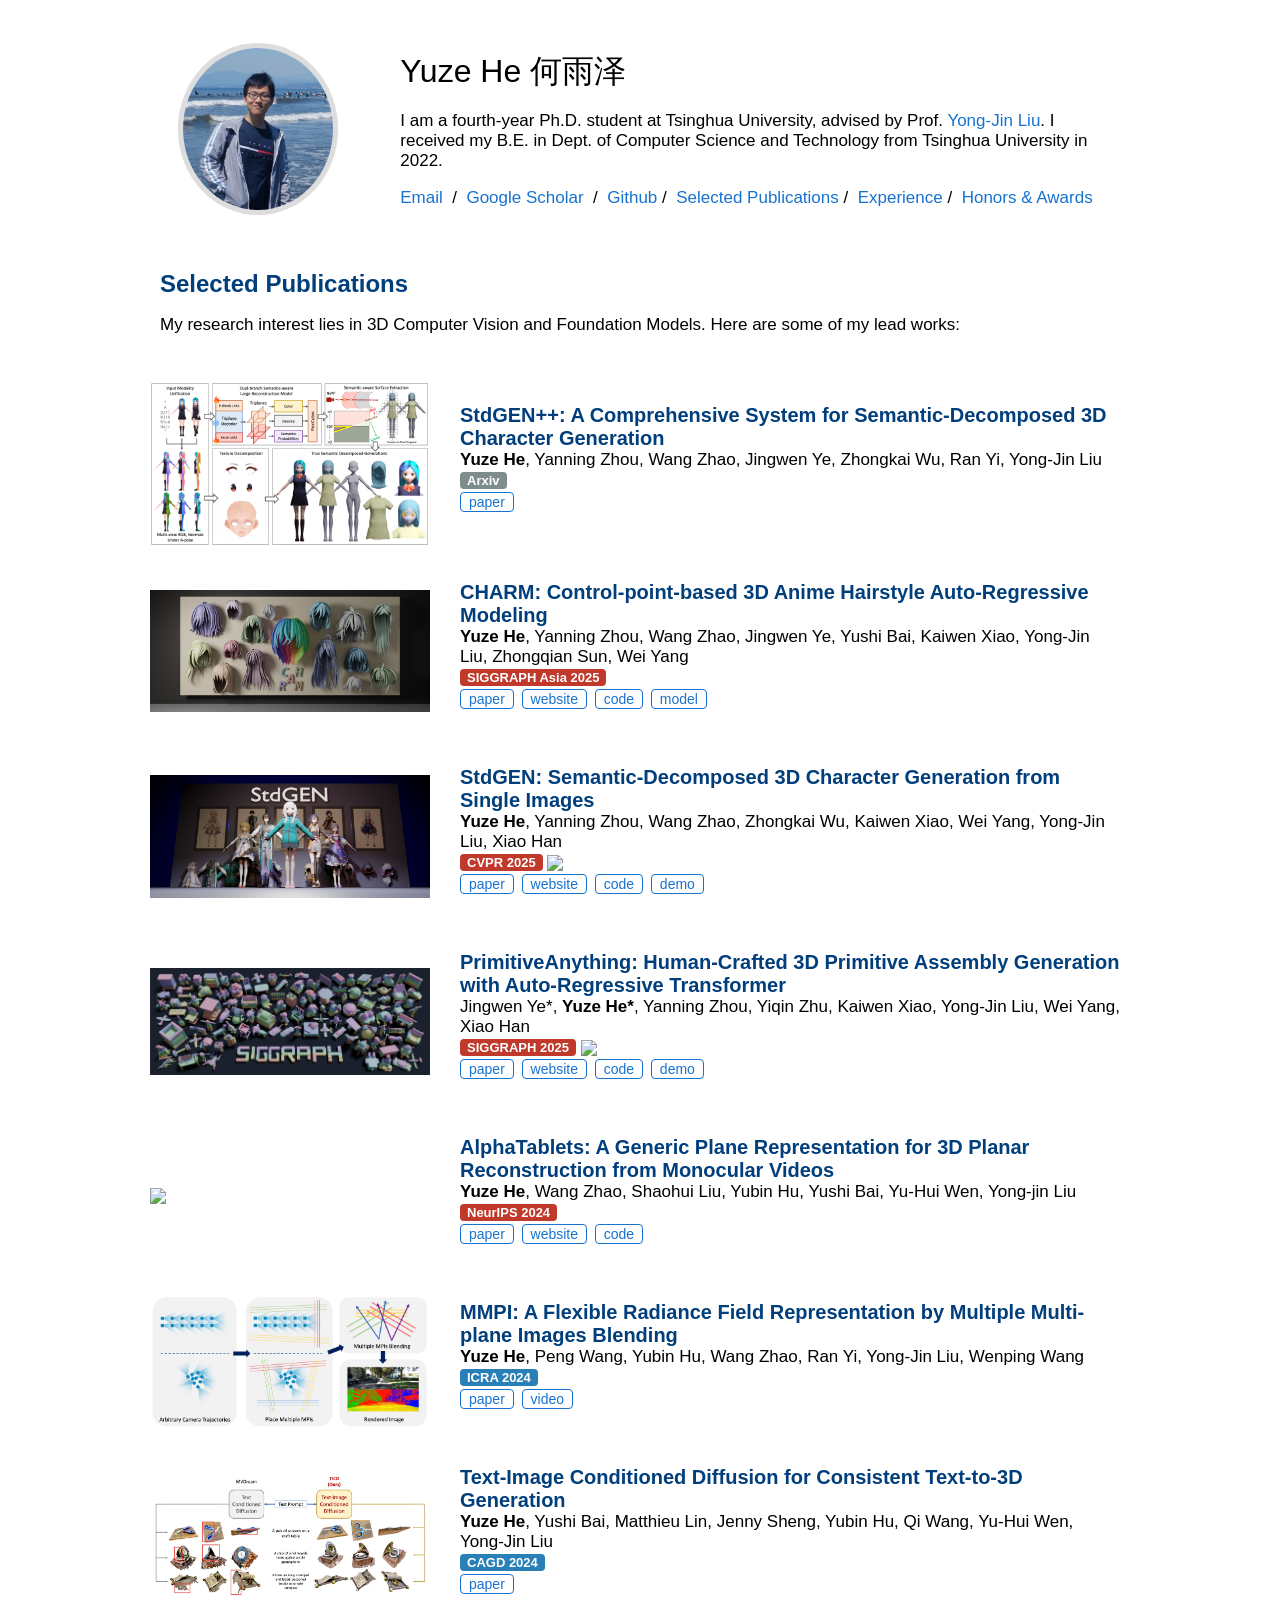
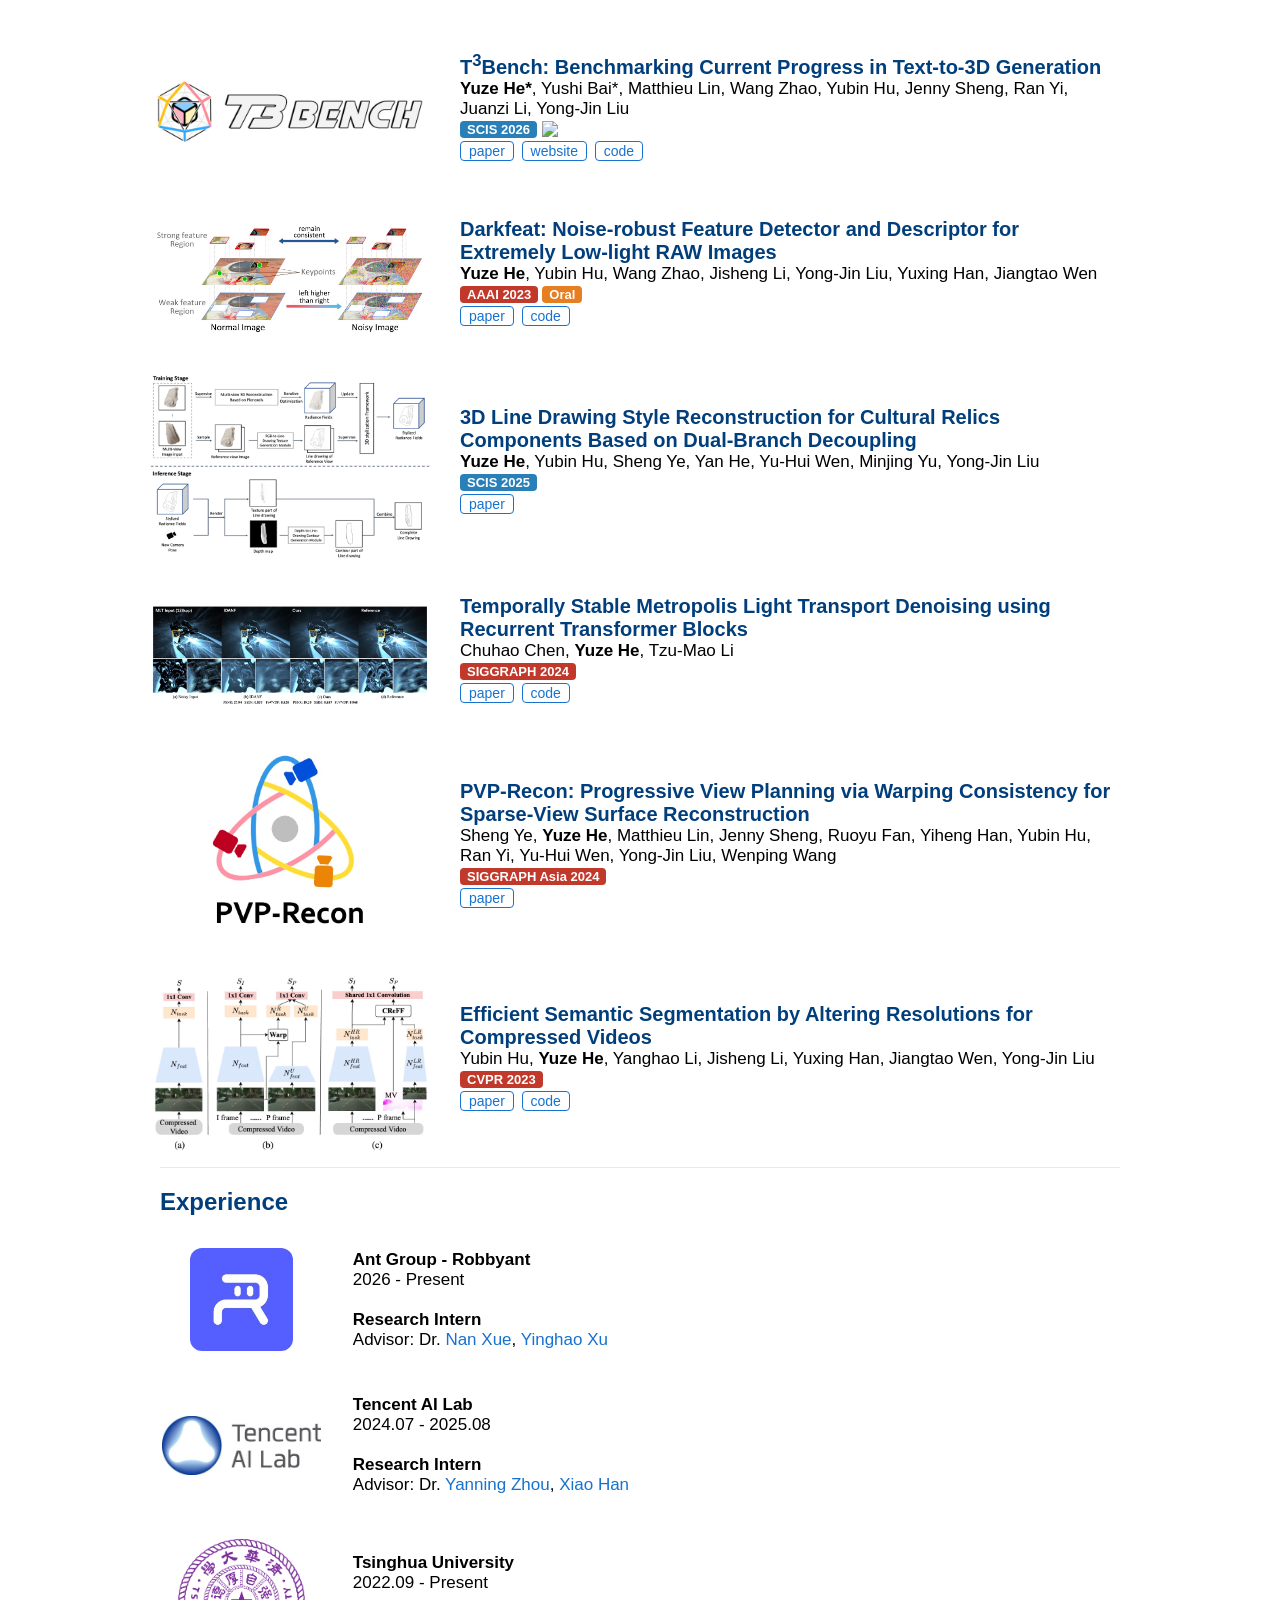
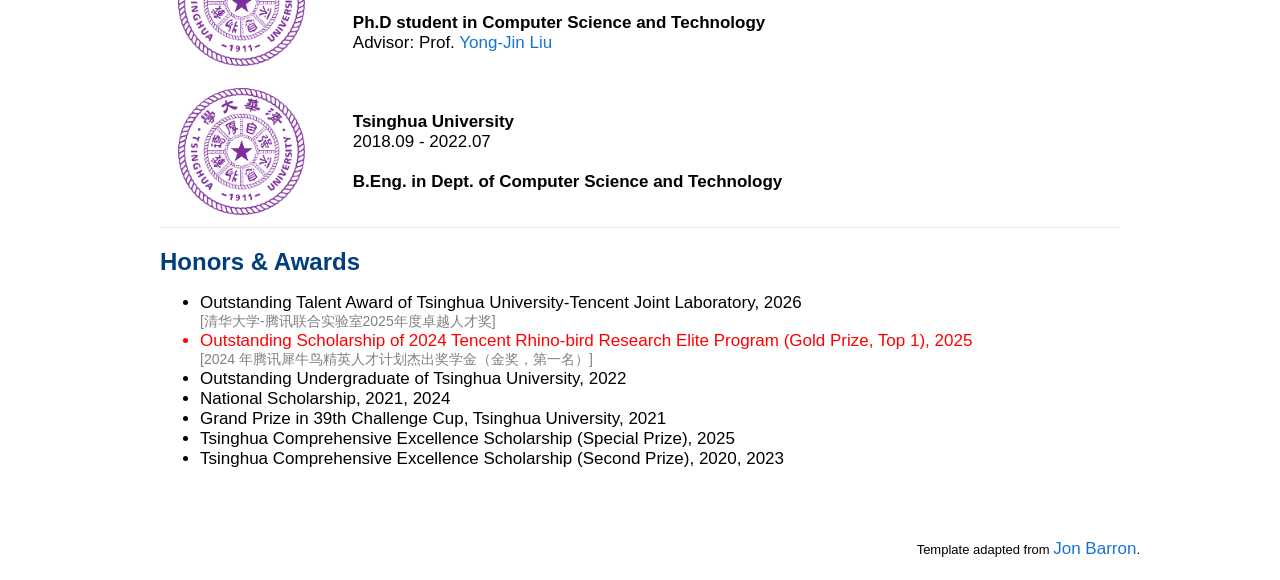
==== index.html @ 36b6df19 "update Co-Authored-By: Claude Opus 4.6 (1M context) <noreply@anthropic.com>" ====
<!DOCTYPE HTML>
<html lang="en">

<head>
  <meta http-equiv="Content-Type" content="text/html; charset=UTF-8">

  <title>Yuze He</title>
  <meta name="author" content="Yuze He">
  <meta name="viewport" content="width=device-width, initial-scale=1">
  <meta charset="UTF-8">
  <meta http-equiv="Content-type" content="text/html; charset=UTF-8">
  <link rel="stylesheet" type="text/css" href="stylesheet.css">
</head>

<body>
  <table
    style="width:100%;max-width:1000px;border:0px;border-spacing:0px;border-collapse:separate;margin-right:auto;margin-left:auto;">
    <tbody>
      <tr style="padding:0px">
        <td style="padding:0px">
          <table
            style="width:100%;border:0px;border-spacing:0px;border-collapse:separate;margin-right:auto;margin-left:auto;">
            <tbody>
              <tr style="padding:0px">
                <td style="padding:2.5%;width:20%;max-width:60%">
                  <a href="images/photo.jpg"><img id="avatar" alt="profile photo" src="images/photo.jpg"></a>
                </td>
                <td style="padding:2.5%;width:65%;vertical-align:middle">
                  <p>
                    <name>Yuze He 何雨泽</name>
                  </p>
                  <p>I am a fourth-year Ph.D. student at Tsinghua University, advised by Prof. <a href="https://cg.cs.tsinghua.edu.cn/people/~Yongjin/Yongjin.htm">Yong-Jin Liu</a>. I received my B.E. in Dept. of Computer Science and Technology from Tsinghua University in 2022.
                  </p>
                  <p>
                    <a href="mailto:hyz22@mails.tsinghua.edu.cn">Email</a> &nbsp/&nbsp
                    <a href="https://scholar.google.com/citations?user=bYeKwD8AAAAJ&hl=en">Google Scholar</a>
                    &nbsp/&nbsp
                    <a href="https://github.com/hyz317/">Github</a>&nbsp/&nbsp
                    <a href="#SelectedPublications">Selected Publications</a>&nbsp/&nbsp
                    <a href="#Experience">Experience</a>&nbsp/&nbsp
                    <a href="#HonorsAwards">Honors & Awards</a>
                  </p>
                </td>
              </tr>
            </tbody>
          </table>
          <table
            style="width:100%;border:0px;border-spacing:0px;border-collapse:separate;margin-right:auto;margin-left:auto;">
            <tbody>
              <tr id="SelectedPublications">
                <td style="padding:20px;width:100%;vertical-align:middle">
                  <heading>Selected Publications</heading>
                  <p>
                    My research interest lies in 3D Computer Vision and Foundation Models. Here are some of my lead works:
                  </p>
                </td>
              </tr>
            </tbody>
          </table>
          <table
            style="width:100%;border:0px;border-spacing:0px;border-collapse:separate;margin-right:auto;margin-left:auto;">
            <tbody>
              <tr class="paper-row">
                <td class="paper-thumb" style="padding:10px;width:30%;vertical-align:middle">
                  <a href="images/stdgenpp.png"><img src='images/stdgenpp.png' width="100%"></a>
                </td>
                <td style="padding:20px;width:70%;vertical-align:middle">
                  <papertitle>StdGEN++: A Comprehensive System for Semantic-Decomposed 3D Character Generation</papertitle>
                  <br>
                  <strong>Yuze He</strong>,
                  Yanning Zhou, Wang Zhao, Jingwen Ye, Zhongkai Wu, Ran Yi, Yong-Jin Liu
                  <br>
                  <span class="venue-badge venue-arxiv">Arxiv</span>
                  <br>
                  <a class="paper-link" href="https://arxiv.org/abs/2601.07660">paper</a>
                  <p></p>
                </td>
              </tr>

              <tr class="paper-row">
                <td class="paper-thumb" style="padding:10px;width:30%;vertical-align:middle">
                  <a href="images/charm.jpg"><img src='images/charm.jpg' width="100%"></a>
                </td>
                <td style="padding:20px;width:70%;vertical-align:middle">
                  <papertitle>CHARM: Control-point-based 3D Anime Hairstyle Auto-Regressive Modeling</papertitle>
                  <br>
                  <strong>Yuze He</strong>,
                  Yanning Zhou, Wang Zhao, Jingwen Ye, Yushi Bai, Kaiwen Xiao, Yong-Jin Liu, Zhongqian Sun, Wei Yang
                  <br>
                  <span class="venue-badge venue-top">SIGGRAPH Asia 2025</span>
                  <br>
                  <a class="paper-link" href="https://arxiv.org/abs/2509.21114">paper</a>
                  <a class="paper-link" href="https://hyzcluster.github.io/charm">website</a>
                  <a class="paper-link" href="https://github.com/hyz317/CHARM">code</a>
                  <a class="paper-link" href="https://huggingface.co/hyz317/CHARM">model</a>
                  <p></p>
                </td>
              </tr>
              
              <tr class="paper-row">
                <td class="paper-thumb" style="padding:10px;width:30%;vertical-align:middle">
                  <a href="images/stdgen.png"><img src='images/stdgen.png' width="100%"></a>
                </td>
                <td style="padding:20px;width:70%;vertical-align:middle">
                  <papertitle>StdGEN: Semantic-Decomposed 3D Character Generation from Single Images</papertitle>
                  <br>
                  <strong>Yuze He</strong>,
                  Yanning Zhou, Wang Zhao, Zhongkai Wu, Kaiwen Xiao, Wei Yang, Yong-Jin Liu, Xiao Han
                  <br>
                  <span class="venue-badge venue-top">CVPR 2025</span>
                  <a href="https://github.com/hyz317/StdGEN"><img src="https://img.shields.io/github/stars/hyz317/StdGEN?style=social" style="vertical-align:middle"></a>
                  <br>
                  <a class="paper-link" href="https://arxiv.org/abs/2411.05738">paper</a>
                  <a class="paper-link" href="https://stdgen.github.io">website</a>
                  <a class="paper-link" href="https://github.com/hyz317/StdGEN">code</a>
                  <a class="paper-link" href="https://huggingface.co/spaces/hyz317/StdGEN">demo</a>
                  <p></p>
                </td>
              </tr>

              <tr class="paper-row">
                <td class="paper-thumb" style="padding:10px;width:30%;vertical-align:middle">
                  <a href="images/pa.jpg"><img src='images/pa.jpg' width="100%"></a>
                </td>
                <td style="padding:20px;width:70%;vertical-align:middle">
                  <papertitle>PrimitiveAnything: Human-Crafted 3D Primitive Assembly Generation with Auto-Regressive Transformer</papertitle>
                  <br>
                  Jingwen Ye*,
                  <strong>Yuze He*</strong>,
                  Yanning Zhou, Yiqin Zhu, Kaiwen Xiao, Yong-Jin Liu, Wei Yang, Xiao Han
                  <br>
                  <span class="venue-badge venue-top">SIGGRAPH 2025</span>
                  <a href="https://github.com/PrimitiveAnything/PrimitiveAnything"><img src="https://img.shields.io/github/stars/PrimitiveAnything/PrimitiveAnything?style=social" style="vertical-align:middle"></a>
                  <br>
                  <a class="paper-link" href="https://arxiv.org/abs/2505.04622">paper</a>
                  <a class="paper-link" href="https://primitiveanything.github.io/">website</a>
                  <a class="paper-link" href="https://github.com/PrimitiveAnything/PrimitiveAnything">code</a>
                  <a class="paper-link" href="https://huggingface.co/spaces/hyz317/PrimitiveAnything">demo</a>
                  <p></p>
                </td>
              </tr>

              <tr class="paper-row">
                <td class="paper-thumb" style="padding:10px;width:30%;vertical-align:middle">
                  <a href="https://thuzhaowang.github.io/assets/alphatablets.png"><img src='https://thuzhaowang.github.io/assets/alphatablets.png' width="100%"></a>
                </td>
                <td style="padding:20px;width:70%;vertical-align:middle">
                  <papertitle>AlphaTablets: A Generic Plane Representation for 3D Planar Reconstruction from Monocular Videos</papertitle>
                  <br>
                  <strong>Yuze He</strong>,
                  Wang Zhao, Shaohui Liu, Yubin Hu, Yushi Bai, Yu-Hui Wen, Yong-jin Liu
                  <br>
                  <span class="venue-badge venue-top">NeurIPS 2024</span>
                  <br>
                  <a class="paper-link" href="https://arxiv.org/abs/2411.19950">paper</a>
                  <a class="paper-link" href="https://hyzcluster.github.io/alphatablets">website</a>
                  <a class="paper-link" href="https://github.com/THU-LYJ-Lab/AlphaTablets">code</a>
                  <p></p>
                </td>
              </tr>

              <tr class="paper-row">
                <td class="paper-thumb" style="padding:10px;width:30%;vertical-align:middle">
                  <a href="images/mmpi.jpg"><img src='images/mmpi.jpg' width="100%"></a>
                </td>
                <td style="padding:20px;width:70%;vertical-align:middle">
                  <papertitle>MMPI: A Flexible Radiance Field Representation by Multiple Multi-plane Images Blending</papertitle>
                  <br>
                  <strong>Yuze He</strong>,
                  Peng Wang, Yubin Hu, Wang Zhao, Ran Yi, Yong-Jin Liu, Wenping Wang
                  <br>
                  <span class="venue-badge venue-good">ICRA 2024</span>
                  <br>
                  <a class="paper-link" href="https://arxiv.org/abs/2310.00249">paper</a>
                  <a class="paper-link" href="https://youtube.com/watch?v=mbNKwN5urC8">video</a>
                  <p></p>
                </td>
              </tr>

              <tr class="paper-row">
                <td class="paper-thumb" style="padding:10px;width:30%;vertical-align:middle">
                  <a href="images/ticd.jpg"><img src='images/ticd.jpg' width="100%"></a>
                </td>
                <td style="padding:20px;width:70%;vertical-align:middle">
                  <papertitle>Text-Image Conditioned Diffusion for Consistent Text-to-3D Generation</papertitle>
                  <br>
                  <strong>Yuze He</strong>,
                  Yushi Bai, Matthieu Lin, Jenny Sheng, Yubin Hu, Qi Wang, Yu-Hui Wen, Yong-Jin Liu
                  <br>
                  <span class="venue-badge venue-good">CAGD 2024</span>
                  <br>
                  <a class="paper-link" href="https://arxiv.org/abs/2312.11774">paper</a>
                  <p></p>
                </td>
              </tr>

              <tr class="paper-row">
                <td class="paper-thumb" style="padding:10px;width:30%;vertical-align:middle">
                  <a href="images/t3bench.jpg"><img src='images/t3bench.jpg' width="100%"></a>
                </td>
                <td style="padding:20px;width:70%;vertical-align:middle">
                  <papertitle>T<sup>3</sup>Bench: Benchmarking Current Progress in Text-to-3D Generation</papertitle>
                  <br>
                  <strong>Yuze He*</strong>,
                  Yushi Bai*, Matthieu Lin, Wang Zhao, Yubin Hu, Jenny Sheng, Ran Yi, Juanzi Li, Yong-Jin Liu
                  <br>
                  <span class="venue-badge venue-good">SCIS 2026</span>
                  <a href="https://github.com/THU-LYJ-Lab/T3Bench"><img src="https://img.shields.io/github/stars/THU-LYJ-Lab/T3Bench?style=social" style="vertical-align:middle"></a>
                  <br>
                  <a class="paper-link" href="https://arxiv.org/abs/2310.02977">paper</a>
                  <a class="paper-link" href="https://t3bench.com/">website</a>
                  <a class="paper-link" href="https://github.com/THU-LYJ-Lab/T3Bench">code</a>
                  <p></p>
                </td>
              </tr>

              <tr class="paper-row">
                <td class="paper-thumb" style="padding:10px;width:30%;vertical-align:middle">
                  <a href="images/darkfeat.jpg"><img src='images/darkfeat.jpg' width="100%"></a>
                </td>
                <td style="padding:20px;width:70%;vertical-align:middle">
                  <papertitle>Darkfeat: Noise-robust Feature Detector and Descriptor for Extremely Low-light RAW Images</papertitle>
                  <br>
                  <strong>Yuze He</strong>,
                  Yubin Hu, Wang Zhao, Jisheng Li, Yong-Jin Liu, Yuxing Han, Jiangtao Wen
                  <br>
                  <span class="venue-badge venue-top">AAAI 2023</span><span class="venue-oral">Oral</span>
                  <br>
                  <a class="paper-link" href="https://ojs.aaai.org/index.php/AAAI/article/download/25161/24933">paper</a>
                  <a class="paper-link" href="https://github.com/THU-LYJ-Lab/DarkFeat">code</a>
                  <p></p>
                </td>
              </tr>

              <tr class="paper-row">
                <td class="paper-thumb" style="padding:10px;width:30%;vertical-align:middle">
                  <a href="images/3dxg.png"><img src='images/3dxg.png' width="100%"></a>
                </td>
                <td style="padding:20px;width:70%;vertical-align:middle">
                  <papertitle>3D Line Drawing Style Reconstruction for Cultural Relics Components Based on Dual-Branch Decoupling</papertitle>
                  <br>
                  <strong>Yuze He</strong>,
                  Yubin Hu, Sheng Ye, Yan He, Yu-Hui Wen, Minjing Yu, Yong-Jin Liu
                  <br>
                  <span class="venue-badge venue-good">SCIS 2025</span>
                  <br>
                  <a class="paper-link" href="https://www.sciengine.com/SSI/doi/10.1360/SSI-2025-0111">paper</a>
                  <p></p>
                </td>
              </tr>

              <tr class="paper-row">
                <td class="paper-thumb" style="padding:10px;width:30%;vertical-align:middle">
                  <a href="images/czh.jpg"><img src='images/czh.jpg' width="100%"></a>
                </td>
                <td style="padding:20px;width:70%;vertical-align:middle">
                  <papertitle>Temporally Stable Metropolis Light Transport Denoising using Recurrent Transformer Blocks</papertitle>
                  <br>
                  Chuhao Chen,
                  <strong>Yuze He</strong>,
                  Tzu-Mao Li
                  <br>
                  <span class="venue-badge venue-top">SIGGRAPH 2024</span>
                  <br>
                  <a class="paper-link" href="https://dl.acm.org/doi/pdf/10.1145/3658218">paper</a>
                  <a class="paper-link" href="https://github.com/CzzzzH/MLTD">code</a>
                  <p></p>
                </td>
              </tr>

              <tr class="paper-row">
                <td class="paper-thumb" style="padding:10px;width:30%;vertical-align:middle">
                  <a href="images/pvp.jpg"><img src='images/pvp.jpg' width="100%"></a>
                </td>
                <td style="padding:20px;width:70%;vertical-align:middle">
                  <papertitle>PVP-Recon: Progressive View Planning via Warping Consistency for Sparse-View Surface Reconstruction</papertitle>
                  <br>
                  Sheng Ye,
                  <strong>Yuze He</strong>,
                  Matthieu Lin, Jenny Sheng, Ruoyu Fan, Yiheng Han, Yubin Hu, Ran Yi, Yu-Hui Wen, Yong-Jin Liu, Wenping Wang
                  <br>
                  <span class="venue-badge venue-top">SIGGRAPH Asia 2024</span>
                  <br>
                  <a class="paper-link" href="https://arxiv.org/abs/2409.05474">paper</a>
                  <p></p>
                </td>
              </tr>

              <tr class="paper-row">
                <td class="paper-thumb" style="padding:10px;width:30%;vertical-align:middle">
                  <a href="images/hyb.jpg"><img src='images/hyb.jpg' width="100%"></a>
                </td>
                <td style="padding:20px;width:70%;vertical-align:middle">
                  <papertitle>Efficient Semantic Segmentation by Altering Resolutions for Compressed Videos</papertitle>
                  <br>
                  Yubin Hu,
                  <strong>Yuze He</strong>,
                  Yanghao Li, Jisheng Li, Yuxing Han, Jiangtao Wen, Yong-Jin Liu
                  <br>
                  <span class="venue-badge venue-top">CVPR 2023</span>
                  <br>
                  <a class="paper-link" href="https://openaccess.thecvf.com/content/CVPR2023/papers/Hu_Efficient_Semantic_Segmentation_by_Altering_Resolutions_for_Compressed_Videos_CVPR_2023_paper.pdf">paper</a>
                  <a class="paper-link" href="https://github.com/THU-LYJ-Lab/AR-Seg">code</a>
                  <p></p>
                </td>
              </tr>

            </tbody>
          </table>

          <hr class="section-divider">
          <table width="100%" align="center" border="0" cellspacing="0" cellpadding="20">
            <tbody>
              <tr id="Experience">
                <td>
                  <heading>Experience</heading>
                </td>
              </tr>
            </tbody>
          </table>
          <table width="100%" align="center" border="0" cellpadding="10">
            <tbody>
              <tr>
                <td style="padding-left:20px;padding-right:20px;width:20%;vertical-align:middle"><img
                    src="images/robbyant.jpg" style="width:65%;border-radius:12px;display:block;margin:0 auto;"></td>
                <td width="80%" valign="center">
                  <b>Ant Group - Robbyant</b>
                  <br> 2026 - Present <br>
                  <br> <b>Research Intern</b>
                  <br> Advisor: Dr. <a href="https://xuenan.net/">Nan Xue</a>, <a href="https://justimyhxu.github.io/">Yinghao Xu</a>
                </td>
              </tr>
              <tr style="height:20px"><td colspan="2"></td></tr>
              <tr>
                <td style="padding-left:20px;padding-right:20px;width:20%;vertical-align:middle"><img
                    src="images/ailab.jpg" style="display:block;margin:0 auto;" width="100%"></td>
                <td width="80%" valign="center">
                  <b>Tencent AI Lab</b>
                  <br> 2024.07 - 2025.08 <br>
                  <br> <b>Research Intern</b>
                  <br> Advisor: Dr. <a href="https://scholar.google.com/citations?user=7blugpkAAAAJ">Yanning Zhou</a>, <a href="https://scholar.google.com/citations?hl=en&user=XGVV3gEAAAAJ">Xiao Han</a>
                </td>
              </tr>
              <tr style="height:20px"><td colspan="2"></td></tr>
              <tr>
                <td style="padding-left:20px;padding-right:20px;width:20%;vertical-align:middle"><img
                    src="images/thu.png" style="display:block;margin:0 auto;" width="80%"></td>
                <td width="80%" valign="center">
                  <b>Tsinghua University</b>
                  <br> 2022.09 - Present <br>
                  <br> <b>Ph.D student in Computer Science and Technology</b>
                  <br> Advisor: Prof. <a href="https://cg.cs.tsinghua.edu.cn/people/~Yongjin/Yongjin.htm">Yong-Jin Liu</a>
                </td>
              </tr>
              <tr>
                <td style="padding-left:20px;padding-right:20px;width:20%;vertical-align:middle"><img
                    src="images/thu.png" style="display:block;margin:0 auto;" width="80%"></td>
                <td width="80%" valign="center">
                  <b>Tsinghua University</b>
                  <br> 2018.09 - 2022.07 <br>
                  <br> <b>B.Eng. in Dept. of Computer Science and Technology</b>
                </td>
              </tr>


            </tbody>
          </table>

          <hr class="section-divider">
          <table
            style="width:100%;border:0px;border-spacing:0px;border-collapse:separate;margin-right:auto;margin-left:auto;">
            <tbody>
              <tr id="HonorsAwards">
                <td style="padding:20px;width:100%;vertical-align:middle">
                  <heading>Honors & Awards</heading>
                  <ul>
                    <li>Outstanding Talent Award of Tsinghua University-Tencent Joint Laboratory, 2026
                      <br><div style="font-size: 14px; color: grey;">[清华大学-腾讯联合实验室2025年度卓越人才奖]</div>
                    </li>
                    <li style="color: red;">Outstanding Scholarship of 2024 Tencent Rhino-bird Research Elite Program (Gold Prize, Top 1), 2025
                      <br><div style="font-size: 14px; color: grey;">[2024 年腾讯犀牛鸟精英人才计划杰出奖学金（金奖，第一名）]</div>
                    </li>
                    <li>Outstanding Undergraduate of Tsinghua University, 2022</li>
                    <li>National Scholarship, 2021, 2024</li>
                    <li>Grand Prize in 39th Challenge Cup, Tsinghua University, 2021</li>
                    <li>Tsinghua Comprehensive Excellence Scholarship (Special Prize), 2025</li>
                    <li>Tsinghua Comprehensive Excellence Scholarship (Second Prize), 2020, 2023</li>
                  </ul>
                </td>
              </tr>
            </tbody>
          </table>

          <table
            style="width:100%;border:0px;border-spacing:0px;border-collapse:separate;margin-right:auto;margin-left:auto;">
            <tbody>
              <tr>
                <td style="padding:0px">
                  <br>
                  <p style="text-align:right;font-size:small;">
                    Template adapted from <a href="https://jonbarron.info/">Jon Barron</a>.
                    <script type="text/javascript" id="clustrmaps" src="//clustrmaps.com/map_v2.js?d=5OAbbGQ2mMis2fm3SVKLtiKywngug7sRSYBJkV1RkJ8&cl=ffffff&w=200"></script>
                  </p>
                </td>
              </tr>
            </tbody>
          </table>
        </td>
      </tr>
  </table>
</body>

</html>
---- stylesheet.css ----
:root {
    --name-font-size: 32px;
    --title-font-size: 24px;
    --subtitle-font-size: 20px;
    --text-font-size: 17px;
  }
  
  
  /* latin-ext */
  @font-face {
    font-family: 'Lato';
    font-style: italic;
    font-weight: 400;
    src: local('Lato Italic'), local('Lato-Italic'), url(https://fonts.gstatic.com/s/lato/v15/S6u8w4BMUTPHjxsAUi-qNiXg7eU0.woff2) format('woff2');
    unicode-range: U+0100-024F, U+0259, U+1E00-1EFF, U+2020, U+20A0-20AB, U+20AD-20CF, U+2113, U+2C60-2C7F, U+A720-A7FF;
  }
  /* latin */
  @font-face {
    font-family: 'Lato';
    font-style: italic;
    font-weight: 400;
    src: local('Lato Italic'), local('Lato-Italic'), url(https://fonts.gstatic.com/s/lato/v15/S6u8w4BMUTPHjxsAXC-qNiXg7Q.woff2) format('woff2');
    unicode-range: U+0000-00FF, U+0131, U+0152-0153, U+02BB-02BC, U+02C6, U+02DA, U+02DC, U+2000-206F, U+2074, U+20AC, U+2122, U+2191, U+2193, U+2212, U+2215, U+FEFF, U+FFFD;
  }
  /* latin-ext */
  @font-face {
    font-family: 'Lato';
    font-style: italic;
    font-weight: 700;
    src: local('Lato Bold Italic'), local('Lato-BoldItalic'), url(https://fonts.gstatic.com/s/lato/v15/S6u_w4BMUTPHjxsI5wq_FQftx9897sxZ.woff2) format('woff2');
    unicode-range: U+0100-024F, U+0259, U+1E00-1EFF, U+2020, U+20A0-20AB, U+20AD-20CF, U+2113, U+2C60-2C7F, U+A720-A7FF;
  }
  /* latin */
  @font-face {
    font-family: 'Lato';
    font-style: italic;
    font-weight: 700;
    src: local('Lato Bold Italic'), local('Lato-BoldItalic'), url(https://fonts.gstatic.com/s/lato/v15/S6u_w4BMUTPHjxsI5wq_Gwftx9897g.woff2) format('woff2');
    unicode-range: U+0000-00FF, U+0131, U+0152-0153, U+02BB-02BC, U+02C6, U+02DA, U+02DC, U+2000-206F, U+2074, U+20AC, U+2122, U+2191, U+2193, U+2212, U+2215, U+FEFF, U+FFFD;
  }
  /* latin-ext */
  @font-face {
    font-family: 'Lato';
    font-style: normal;
    font-weight: 400;
    src: local('Lato Regular'), local('Lato-Regular'), url(https://fonts.gstatic.com/s/lato/v15/S6uyw4BMUTPHjxAwXiWtFCfQ7A.woff2) format('woff2');
    unicode-range: U+0100-024F, U+0259, U+1E00-1EFF, U+2020, U+20A0-20AB, U+20AD-20CF, U+2113, U+2C60-2C7F, U+A720-A7FF;
  }
  /* latin */
  @font-face {
    font-family: 'Lato';
    font-style: normal;
    font-weight: 400;
    src: local('Lato Regular'), local('Lato-Regular'), url(https://fonts.gstatic.com/s/lato/v15/S6uyw4BMUTPHjx4wXiWtFCc.woff2) format('woff2');
    unicode-range: U+0000-00FF, U+0131, U+0152-0153, U+02BB-02BC, U+02C6, U+02DA, U+02DC, U+2000-206F, U+2074, U+20AC, U+2122, U+2191, U+2193, U+2212, U+2215, U+FEFF, U+FFFD;
  }
  /* latin-ext */
  @font-face {
    font-family: 'Lato';
    font-style: normal;
    font-weight: 700;
    src: local('Lato Bold'), local('Lato-Bold'), url(https://fonts.gstatic.com/s/lato/v15/S6u9w4BMUTPHh6UVSwaPGQ3q5d0N7w.woff2) format('woff2');
    unicode-range: U+0100-024F, U+0259, U+1E00-1EFF, U+2020, U+20A0-20AB, U+20AD-20CF, U+2113, U+2C60-2C7F, U+A720-A7FF;
  }
  /* latin */
  @font-face {
    font-family: 'Lato';
    font-style: normal;
    font-weight: 700;
    src: local('Lato Bold'), local('Lato-Bold'), url(https://fonts.gstatic.com/s/lato/v15/S6u9w4BMUTPHh6UVSwiPGQ3q5d0.woff2) format('woff2');
    unicode-range: U+0000-00FF, U+0131, U+0152-0153, U+02BB-02BC, U+02C6, U+02DA, U+02DC, U+2000-206F, U+2074, U+20AC, U+2122, U+2191, U+2193, U+2212, U+2215, U+FEFF, U+FFFD;
  }
  
  a {
    color: #1772d0;
    text-decoration: none;
  }
  
  a:focus,
  a:hover {
    color: #f09228;
    text-decoration: none;
  }
  
  body,
  td,
  th,
  tr,
  p,
  a {
    font-family: 'Lato', Verdana, Helvetica, sans-serif;
    font-size: var(--text-font-size)
  }
  
  strong {
    font-family: 'Lato', Verdana, Helvetica, sans-serif;
    font-size: var(--text-font-size);
  }
  
  papertitle {
    font-family: 'Lato', Verdana, Helvetica, sans-serif;
    font-size: var(--subtitle-font-size);
    font-weight: 700;
    color: #003e7c;
  }
  
  name {
    font-family: 'Lato', Verdana, Helvetica, sans-serif;
    font-size: var(--name-font-size);
  }
  
  .one {
    width: 160px;
    height: 160px;
    position: relative;
  }
  
  .two {
    width: 160px;
    height: 160px;
    position: absolute;
    transition: opacity .2s ease-in-out;
    -moz-transition: opacity .2s ease-in-out;
    -webkit-transition: opacity .2s ease-in-out;
  }
  
  .fade {
    transition: opacity .2s ease-in-out;
    -moz-transition: opacity .2s ease-in-out;
    -webkit-transition: opacity .2s ease-in-out;
  }
  
  span.highlight {
    background-color: #ffffd0;
  }
  
  #avatar {
    display: block;
    margin-left: auto;
    margin-right: auto;
    width: 150px;
    border-radius: 100%;
    box-shadow: 0 0 0 0.3em #ddd;
  }

  heading {
    font-family: 'Lato', Verdana, Helvetica, sans-serif;
    font-size: var(--title-font-size);
    font-weight: 700;
    color: #003e7c;
  }

  tr.paper-row:hover td {
    background-color: #f4f7ff;
  }

  .venue-badge {
    display: inline-block;
    padding: 1px 7px;
    border-radius: 4px;
    font-size: 13px;
    font-weight: 700;
    color: white;
    margin-bottom: 3px;
  }
  .venue-top  { background-color: #c0392b; }
  .venue-good { background-color: #2980b9; }
  .venue-arxiv { background-color: #7f8c8d; }
  .venue-oral {
    display: inline-block;
    padding: 1px 7px;
    border-radius: 4px;
    font-size: 13px;
    font-weight: 700;
    color: white;
    background-color: #e67e22;
    margin-bottom: 3px;
    margin-left: 4px;
  }

  a.paper-link {
    display: inline-block;
    padding: 1px 8px;
    border: 1px solid #1772d0;
    border-radius: 4px;
    font-size: 14px;
    color: #1772d0;
    margin-right: 3px;
    transition: background-color 0.15s, color 0.15s;
  }
  a.paper-link:hover {
    background-color: #1772d0;
    color: white;
    text-decoration: none;
  }

  td.paper-thumb img {
    width: 100%;
    max-height: 200px;
    object-fit: contain;
    object-position: center;
  }

  hr.section-divider {
    border: 0;
    border-top: 1px solid #e8e8e8;
    margin: 0 20px;
  }
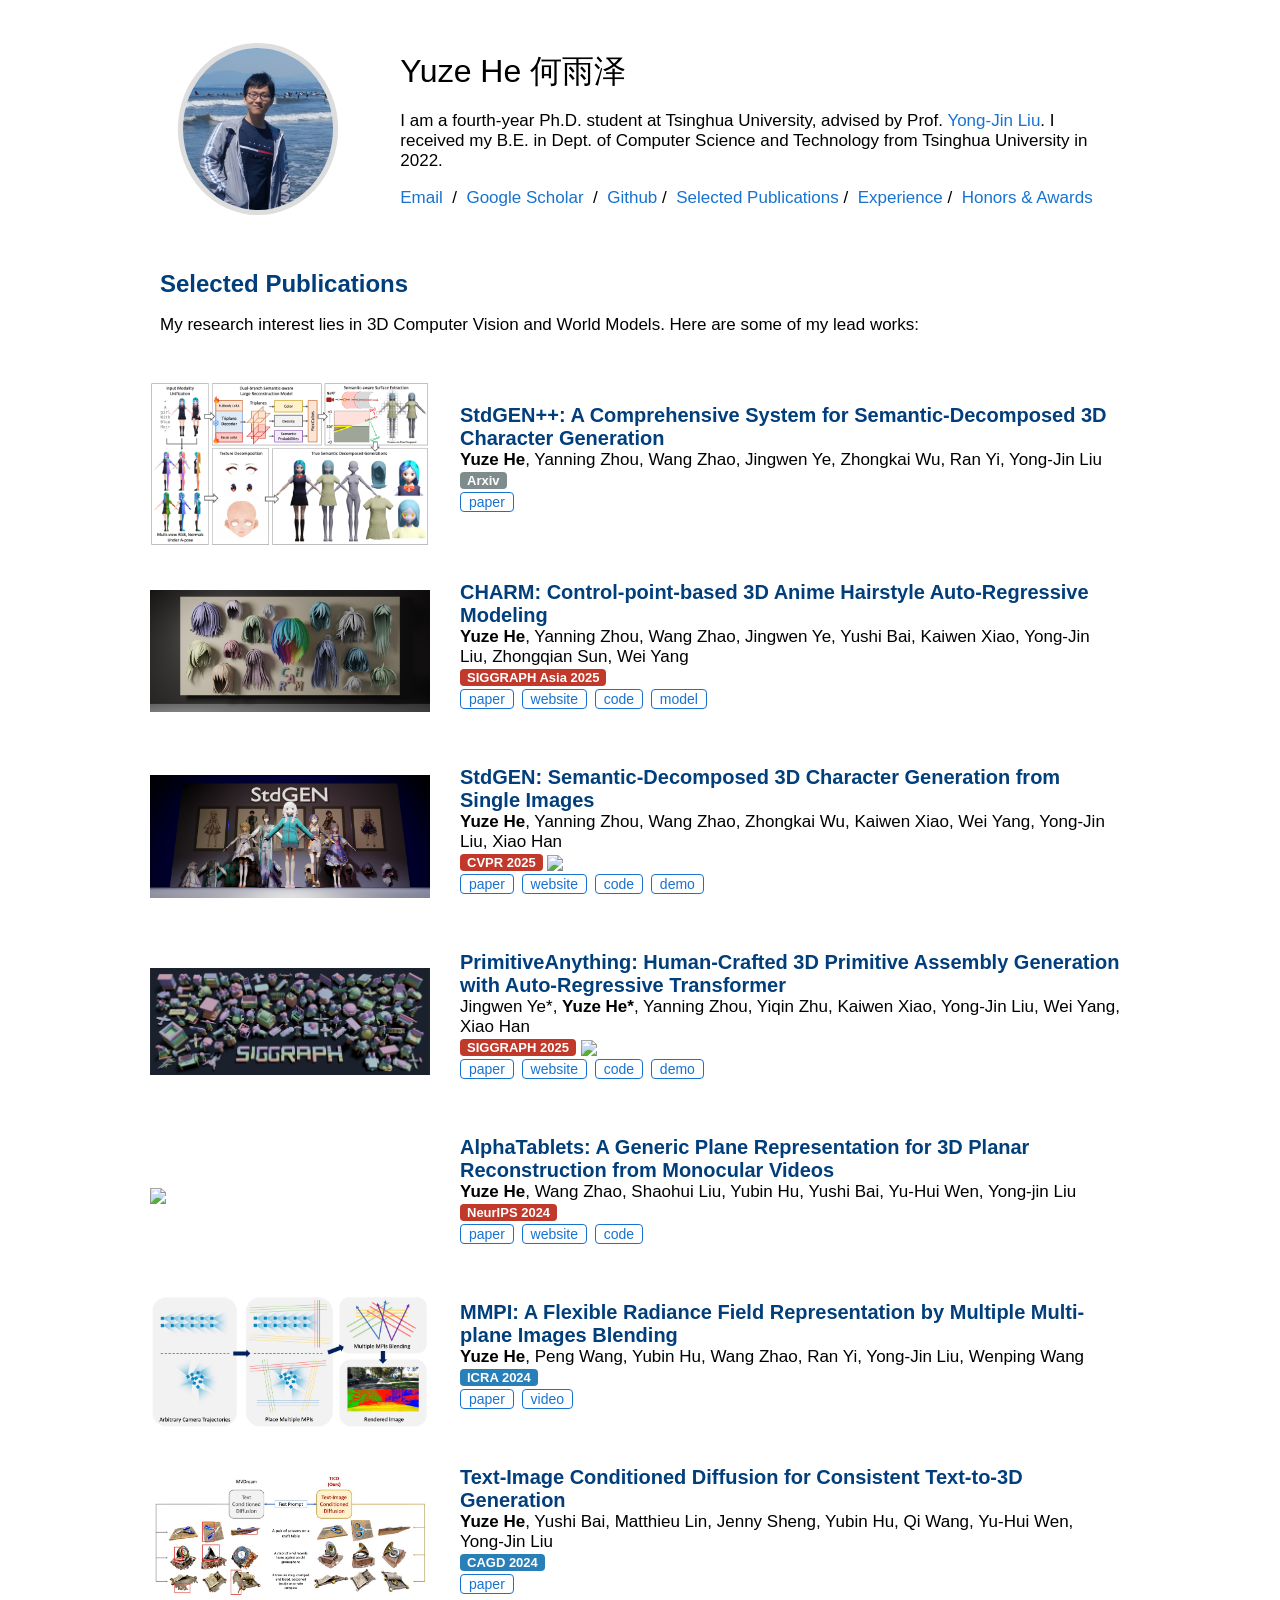
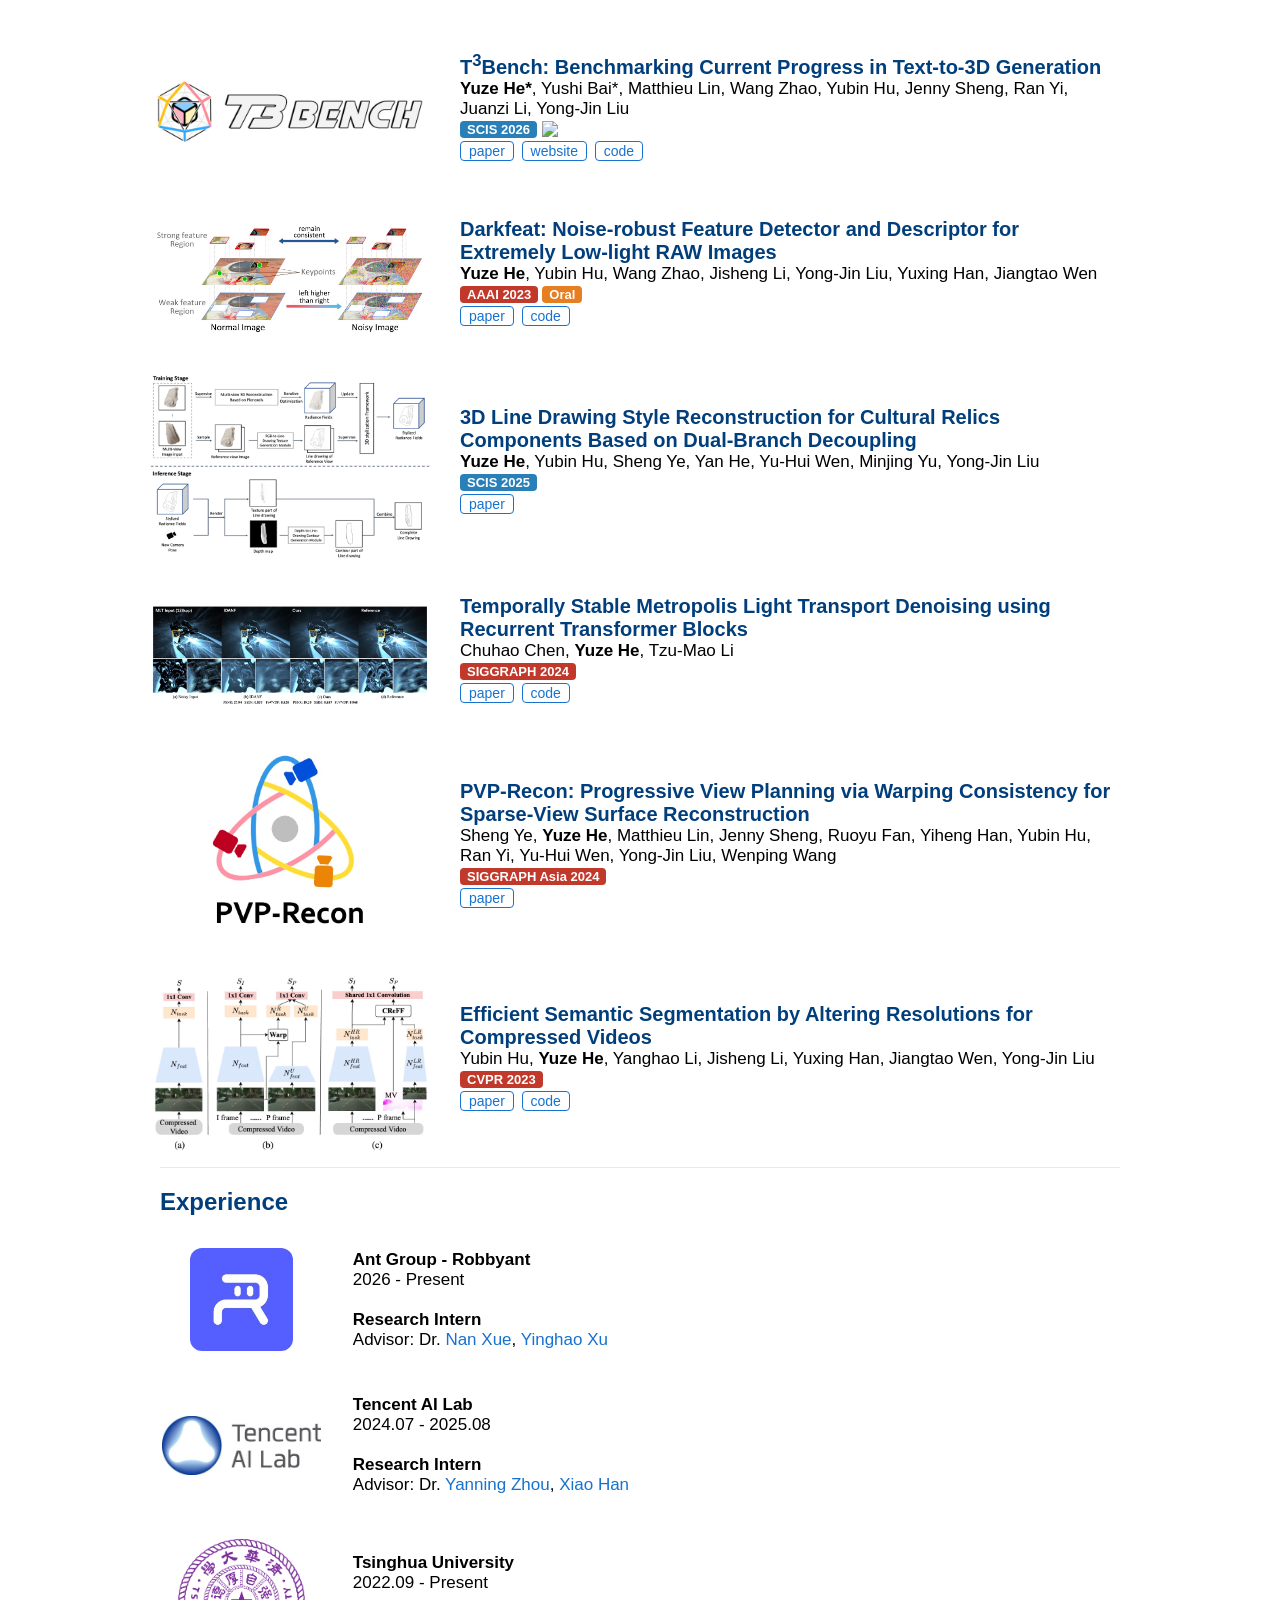
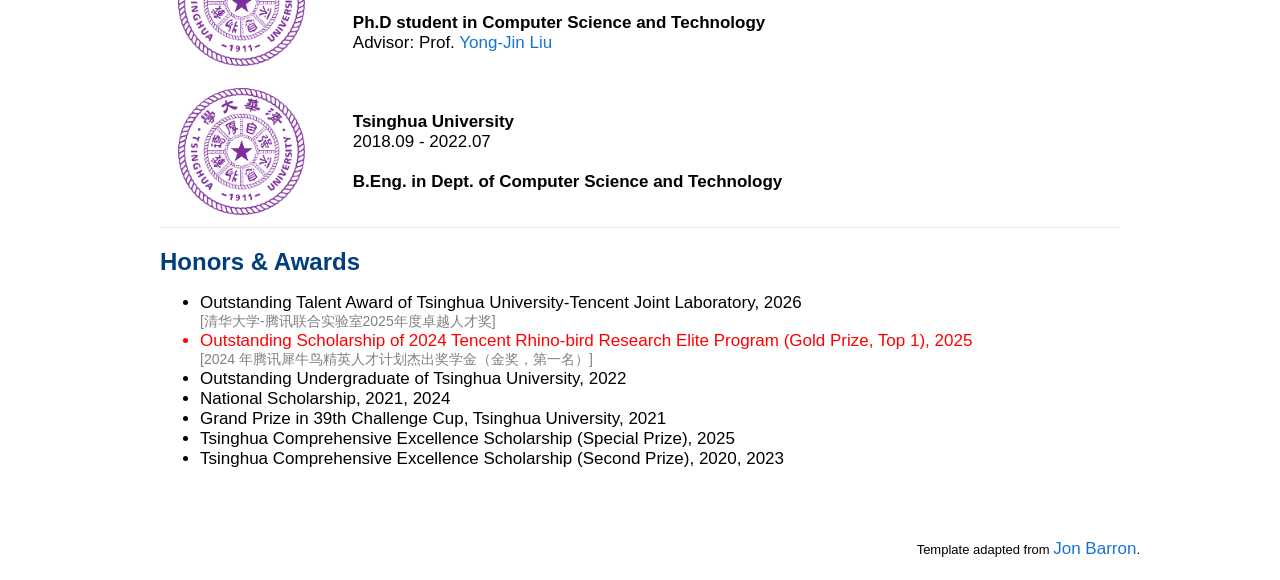
==== commit 00127935: "update Co-Authored-By: Claude Opus 4.6 (1M context) <noreply@anthropic.com>" ====
--- a/index.html
+++ b/index.html
@@ -52,7 +52,7 @@
                 <td style="padding:20px;width:100%;vertical-align:middle">
                   <heading>Selected Publications</heading>
                   <p>
-                    My research interest lies in 3D Computer Vision and Foundation Models. Here are some of my lead works:
+                    My research interest lies in 3D Computer Vision and World Models. Here are some of my lead works:
                   </p>
                 </td>
               </tr>
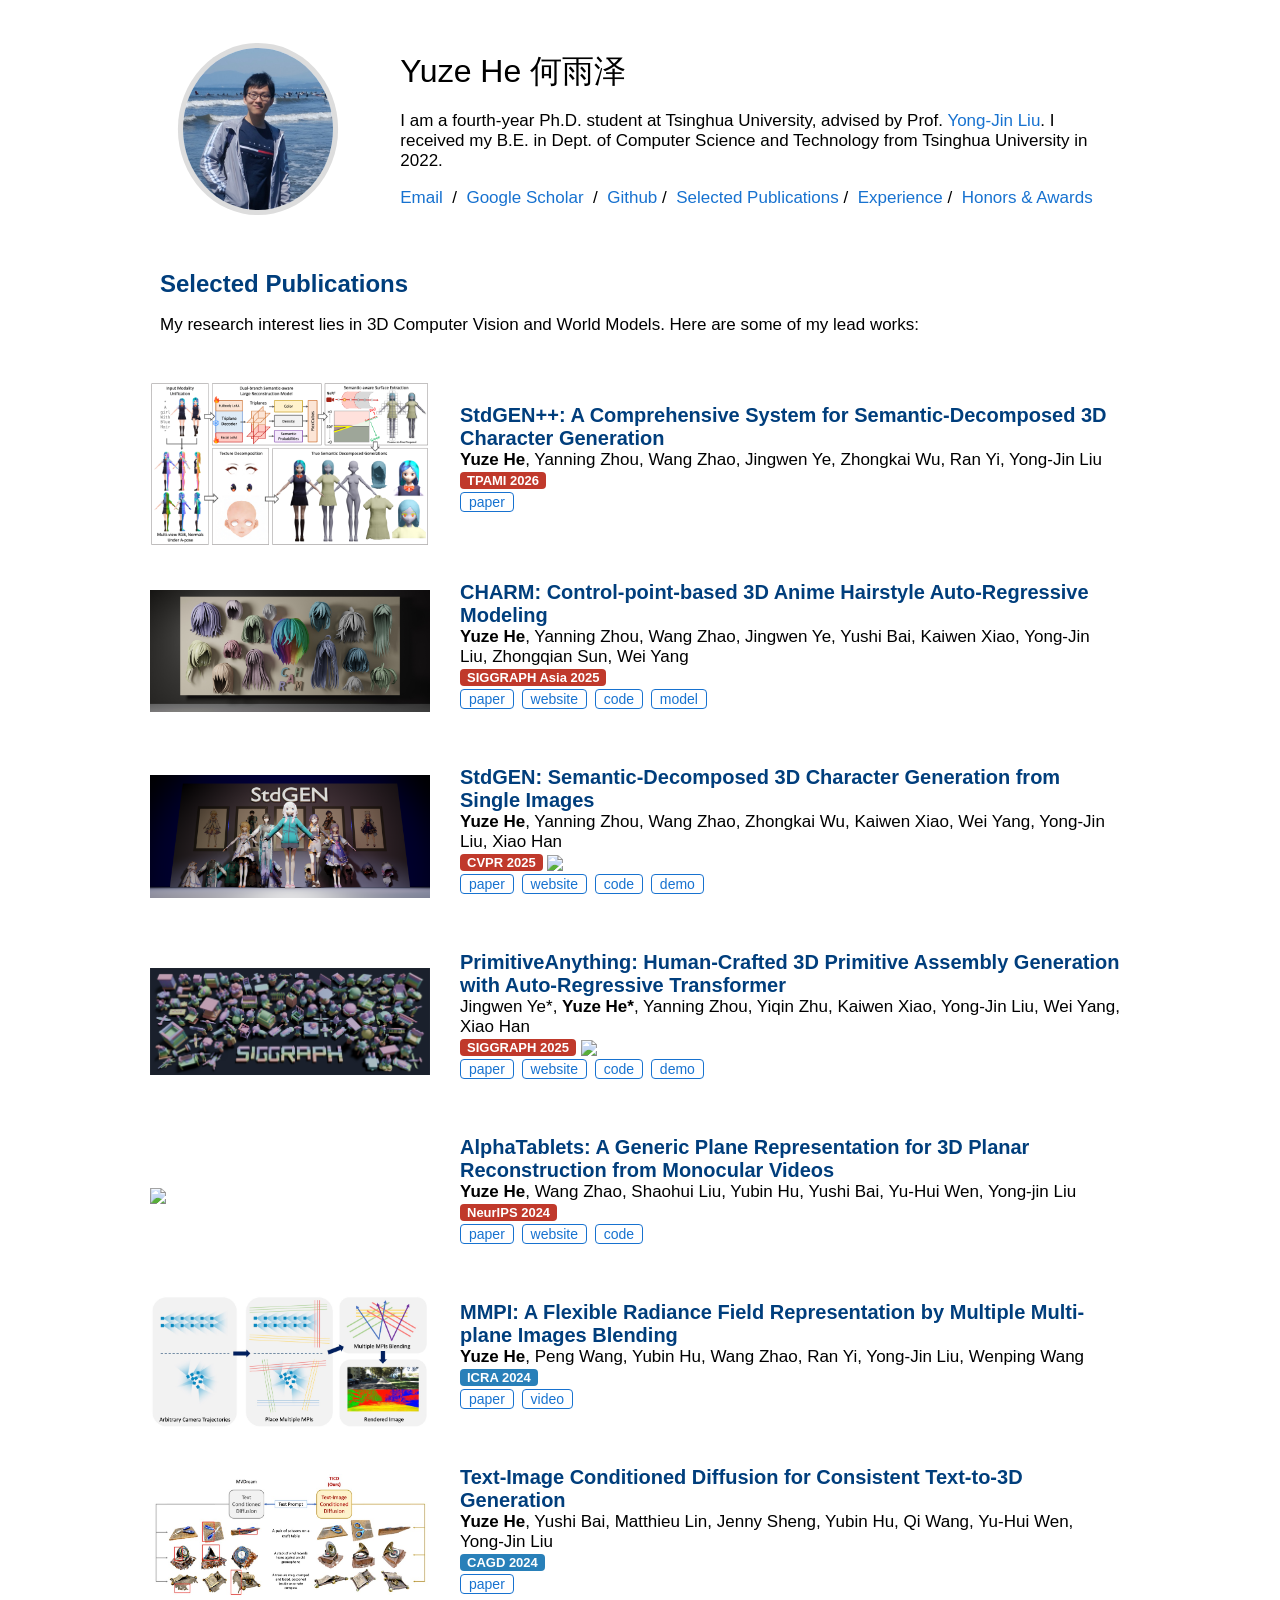
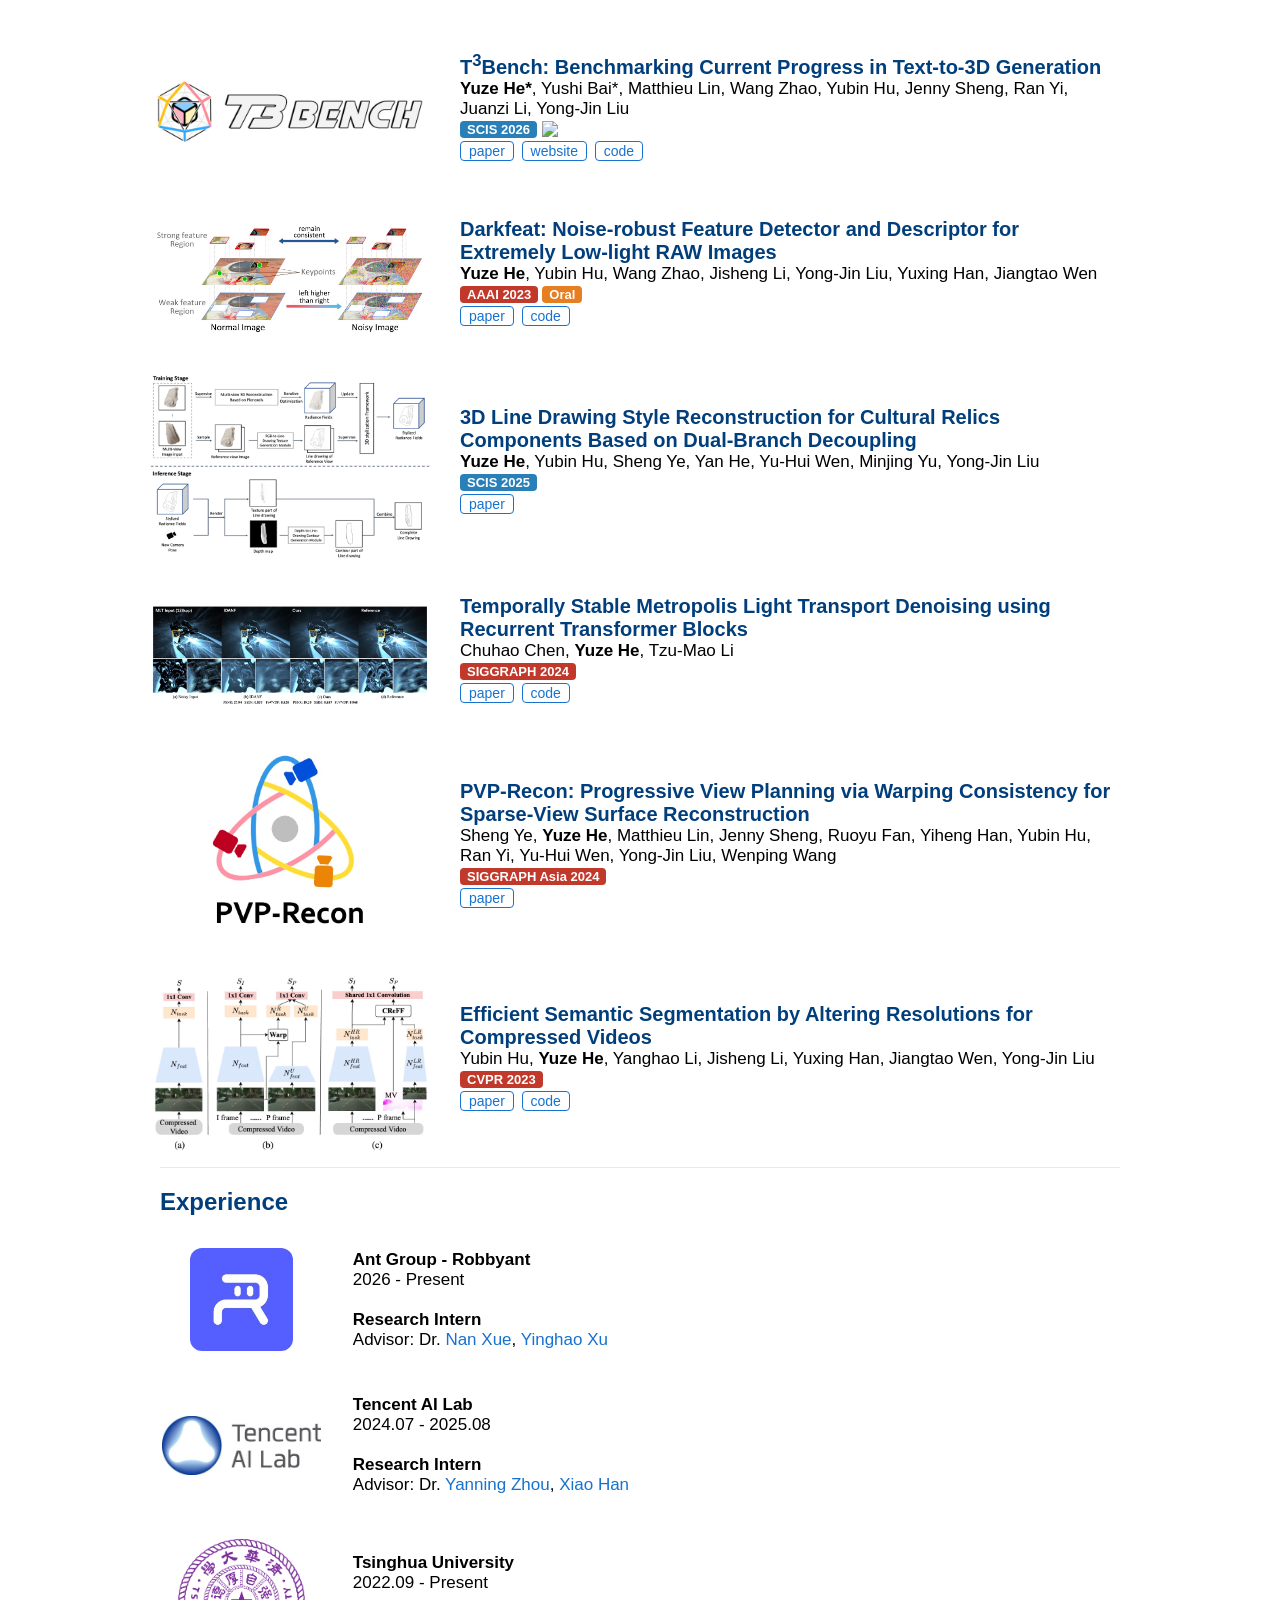
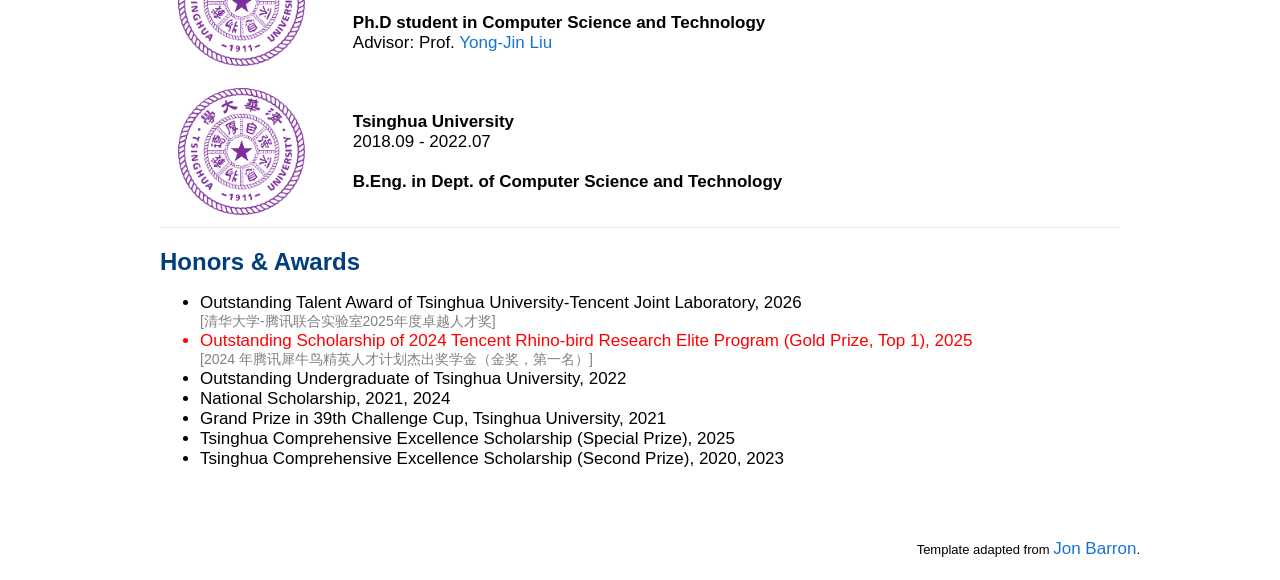
==== commit 2d25eab2: "update" ====
--- a/index.html
+++ b/index.html
@@ -71,7 +71,7 @@
                   <strong>Yuze He</strong>,
                   Yanning Zhou, Wang Zhao, Jingwen Ye, Zhongkai Wu, Ran Yi, Yong-Jin Liu
                   <br>
-                  <span class="venue-badge venue-arxiv">Arxiv</span>
+                  <span class="venue-badge venue-top">TPAMI 2026</span>
                   <br>
                   <a class="paper-link" href="https://arxiv.org/abs/2601.07660">paper</a>
                   <p></p>
@@ -411,4 +411,4 @@
   </table>
 </body>
 
-</html>+</html>
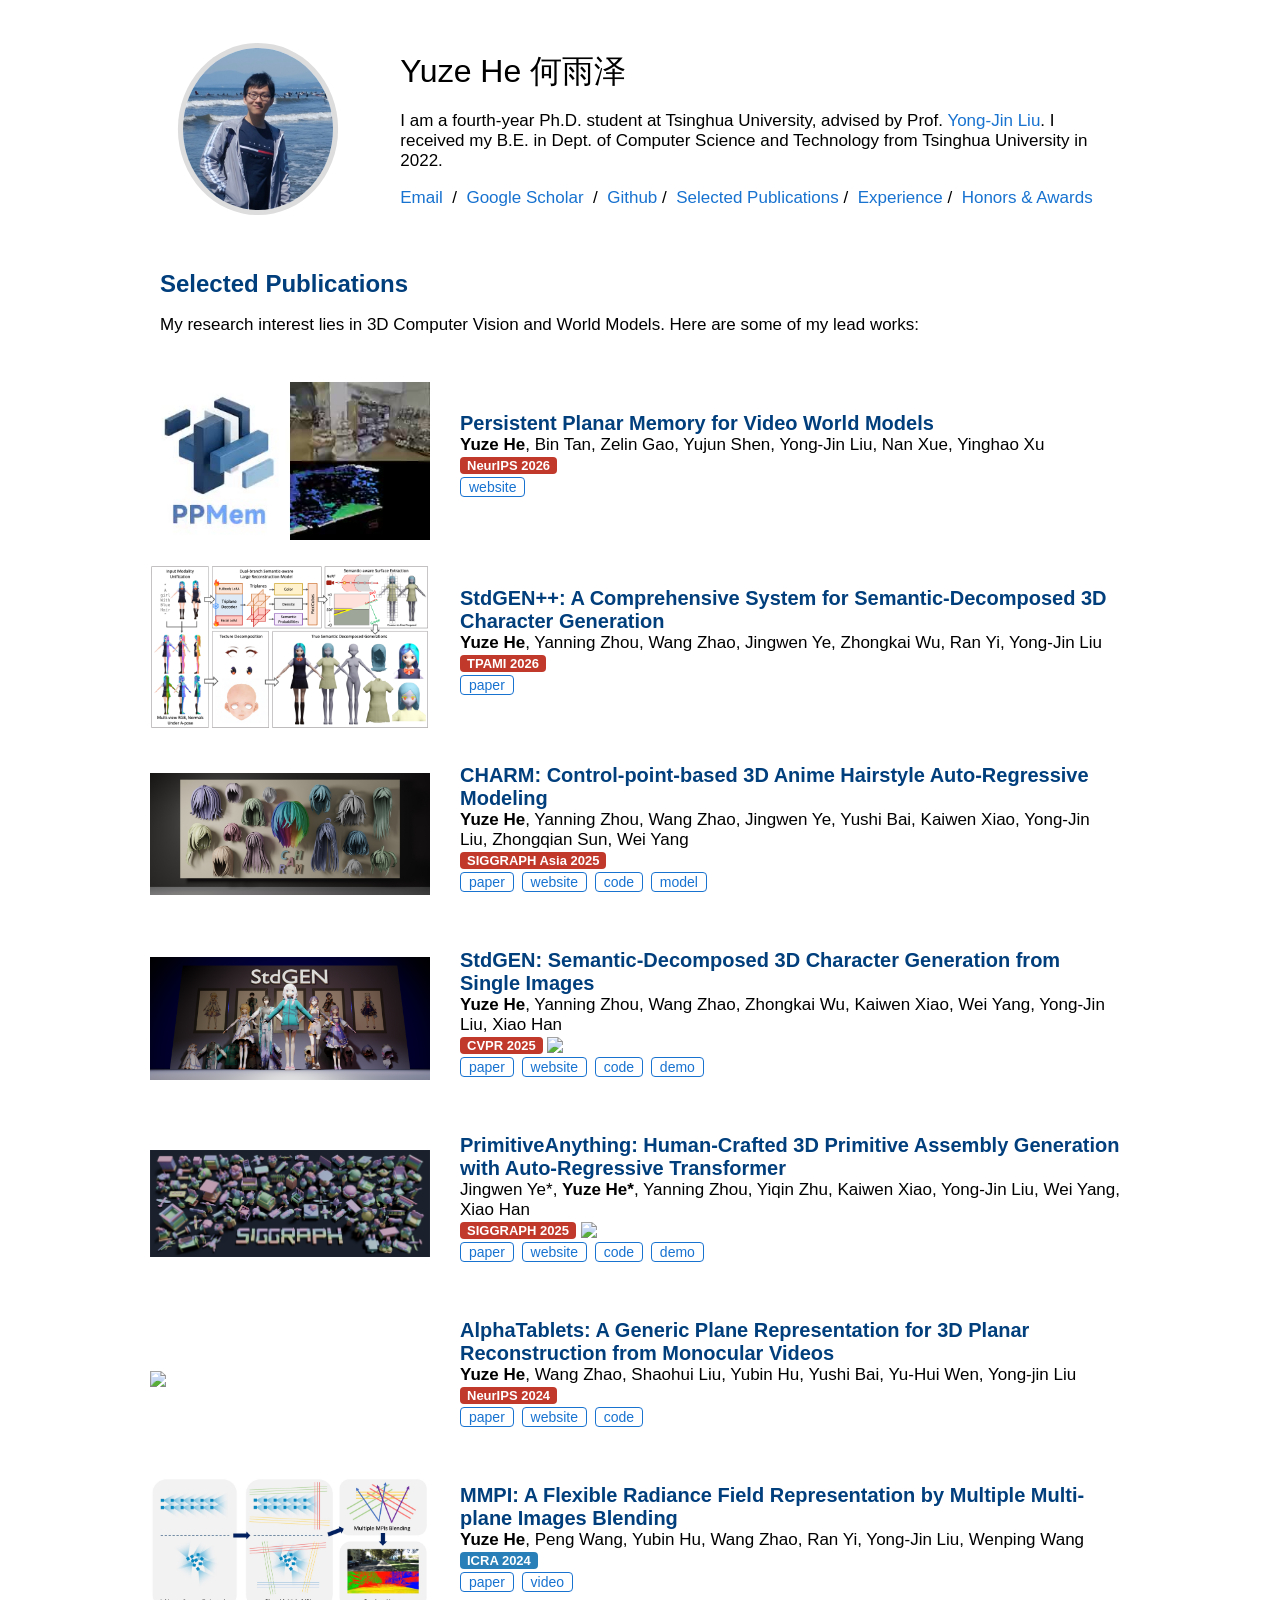
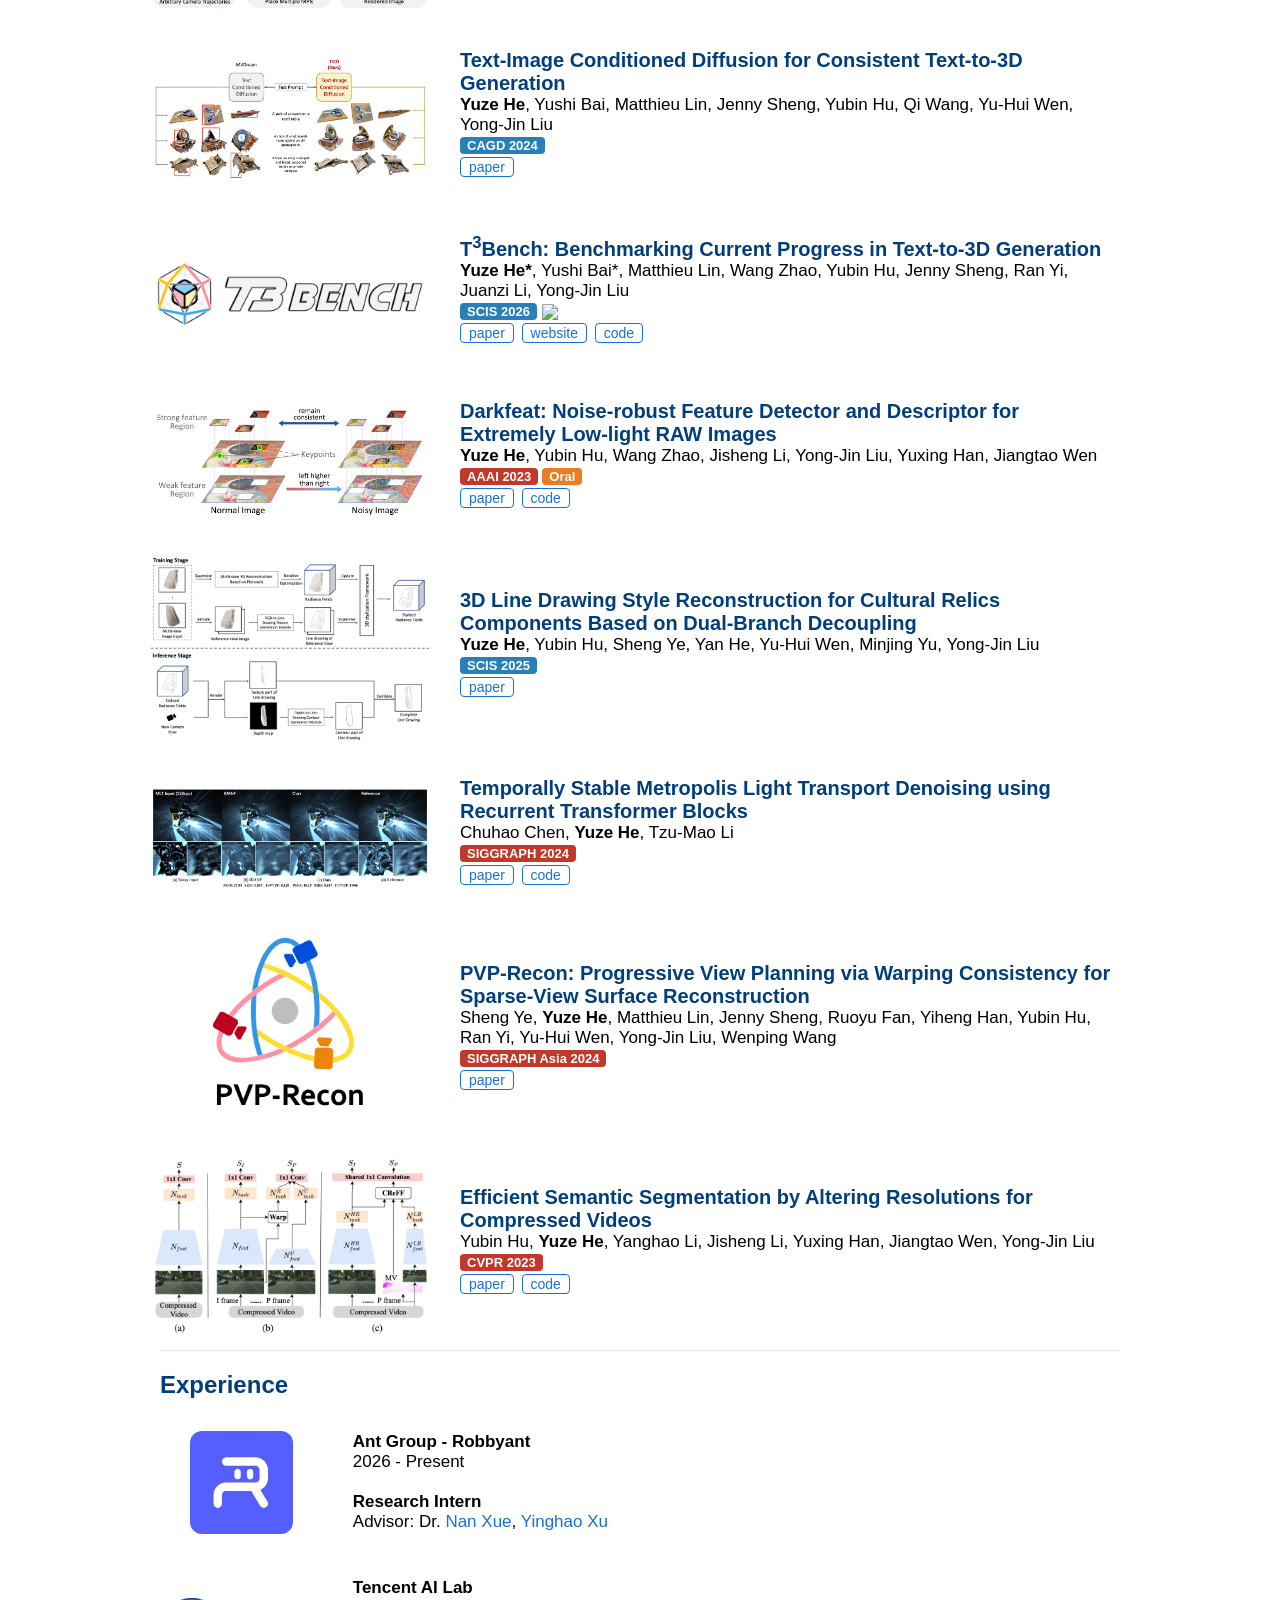
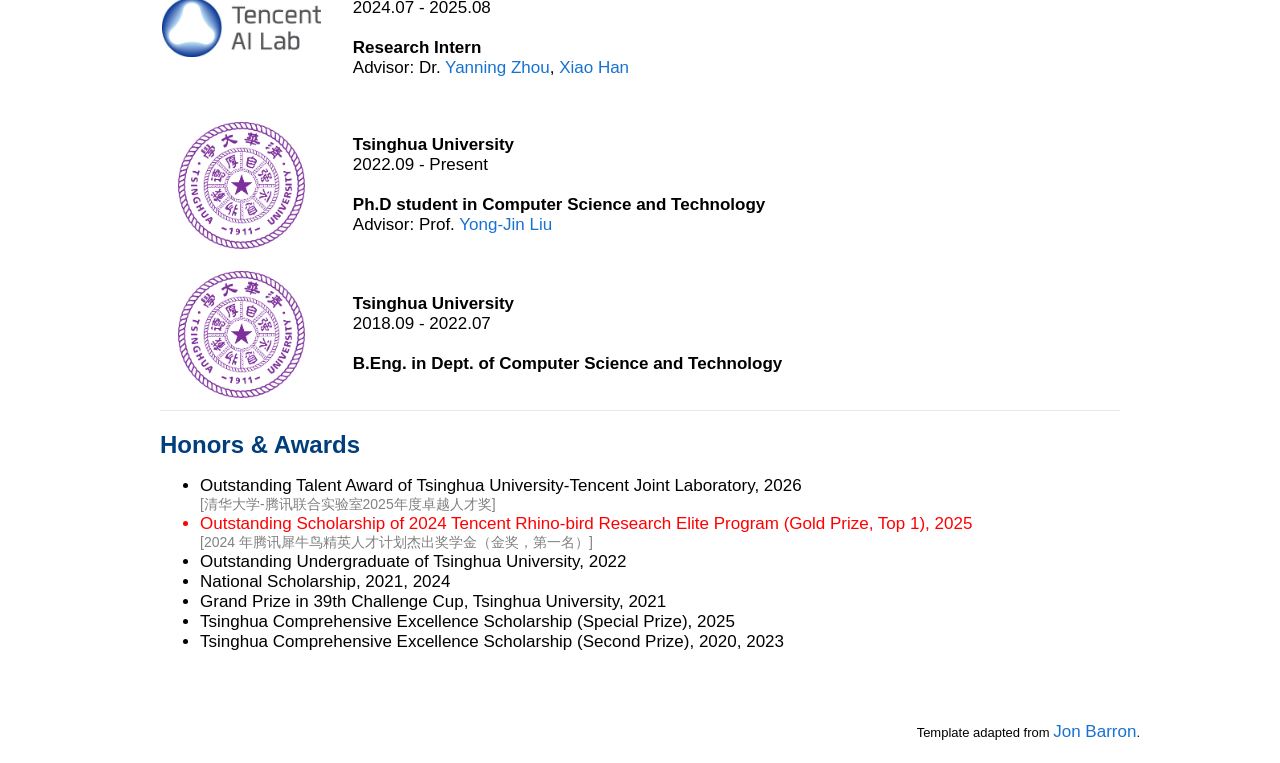
==== commit 3cabadd6: "update" ====
--- a/index.html
+++ b/index.html
@@ -61,6 +61,23 @@
           <table
             style="width:100%;border:0px;border-spacing:0px;border-collapse:separate;margin-right:auto;margin-left:auto;">
             <tbody>
+              <tr class="paper-row">
+                <td class="paper-thumb" style="padding:10px;width:30%;vertical-align:middle">
+                  <a href="ppmem/" aria-label="Persistent Planar Memory for Video World Models project page"><video autoplay muted loop playsinline preload="metadata" poster="images/ppmem-repeat.jpg?v=logo-left-13-21" width="384" height="216" aria-label="PPMem demonstration excerpt"><source src="https://huggingface.co/hyz317/PPMem/resolve/main/assets/ppmem-homepage-preview.mp4" type="video/mp4"><img src="images/ppmem-repeat.jpg?v=logo-left-13-21" alt="PPMem demonstration excerpt" width="100%"></video></a>
+                </td>
+                <td style="padding:20px;width:70%;vertical-align:middle">
+                  <papertitle>Persistent Planar Memory for Video World Models</papertitle>
+                  <br>
+                  <strong>Yuze He</strong>,
+                  Bin Tan, Zelin Gao, Yujun Shen, Yong-Jin Liu, Nan Xue, Yinghao Xu
+                  <br>
+                  <span class="venue-badge venue-top">NeurIPS 2026</span>
+                  <br>
+                  <a class="paper-link" href="ppmem/">website</a>
+                  <p></p>
+                </td>
+              </tr>
+
               <tr class="paper-row">
                 <td class="paper-thumb" style="padding:10px;width:30%;vertical-align:middle">
                   <a href="images/stdgenpp.png"><img src='images/stdgenpp.png' width="100%"></a>
@@ -400,7 +417,7 @@
                   <br>
                   <p style="text-align:right;font-size:small;">
                     Template adapted from <a href="https://jonbarron.info/">Jon Barron</a>.
-                    <script type="text/javascript" id="clustrmaps" src="//clustrmaps.com/map_v2.js?d=5OAbbGQ2mMis2fm3SVKLtiKywngug7sRSYBJkV1RkJ8&cl=ffffff&w=200"></script>
+                    <script type="text/javascript" id="clustrmaps" src="https://clustrmaps.com/map_v2.js?d=5OAbbGQ2mMis2fm3SVKLtiKywngug7sRSYBJkV1RkJ8&cl=ffffff&w=200"></script>
                   </p>
                 </td>
               </tr>
--- a/stylesheet.css
+++ b/stylesheet.css
@@ -194,8 +194,10 @@
     text-decoration: none;
   }
 
-  td.paper-thumb img {
+  td.paper-thumb img,
+  td.paper-thumb video {
     width: 100%;
+    height: auto;
     max-height: 200px;
     object-fit: contain;
     object-position: center;
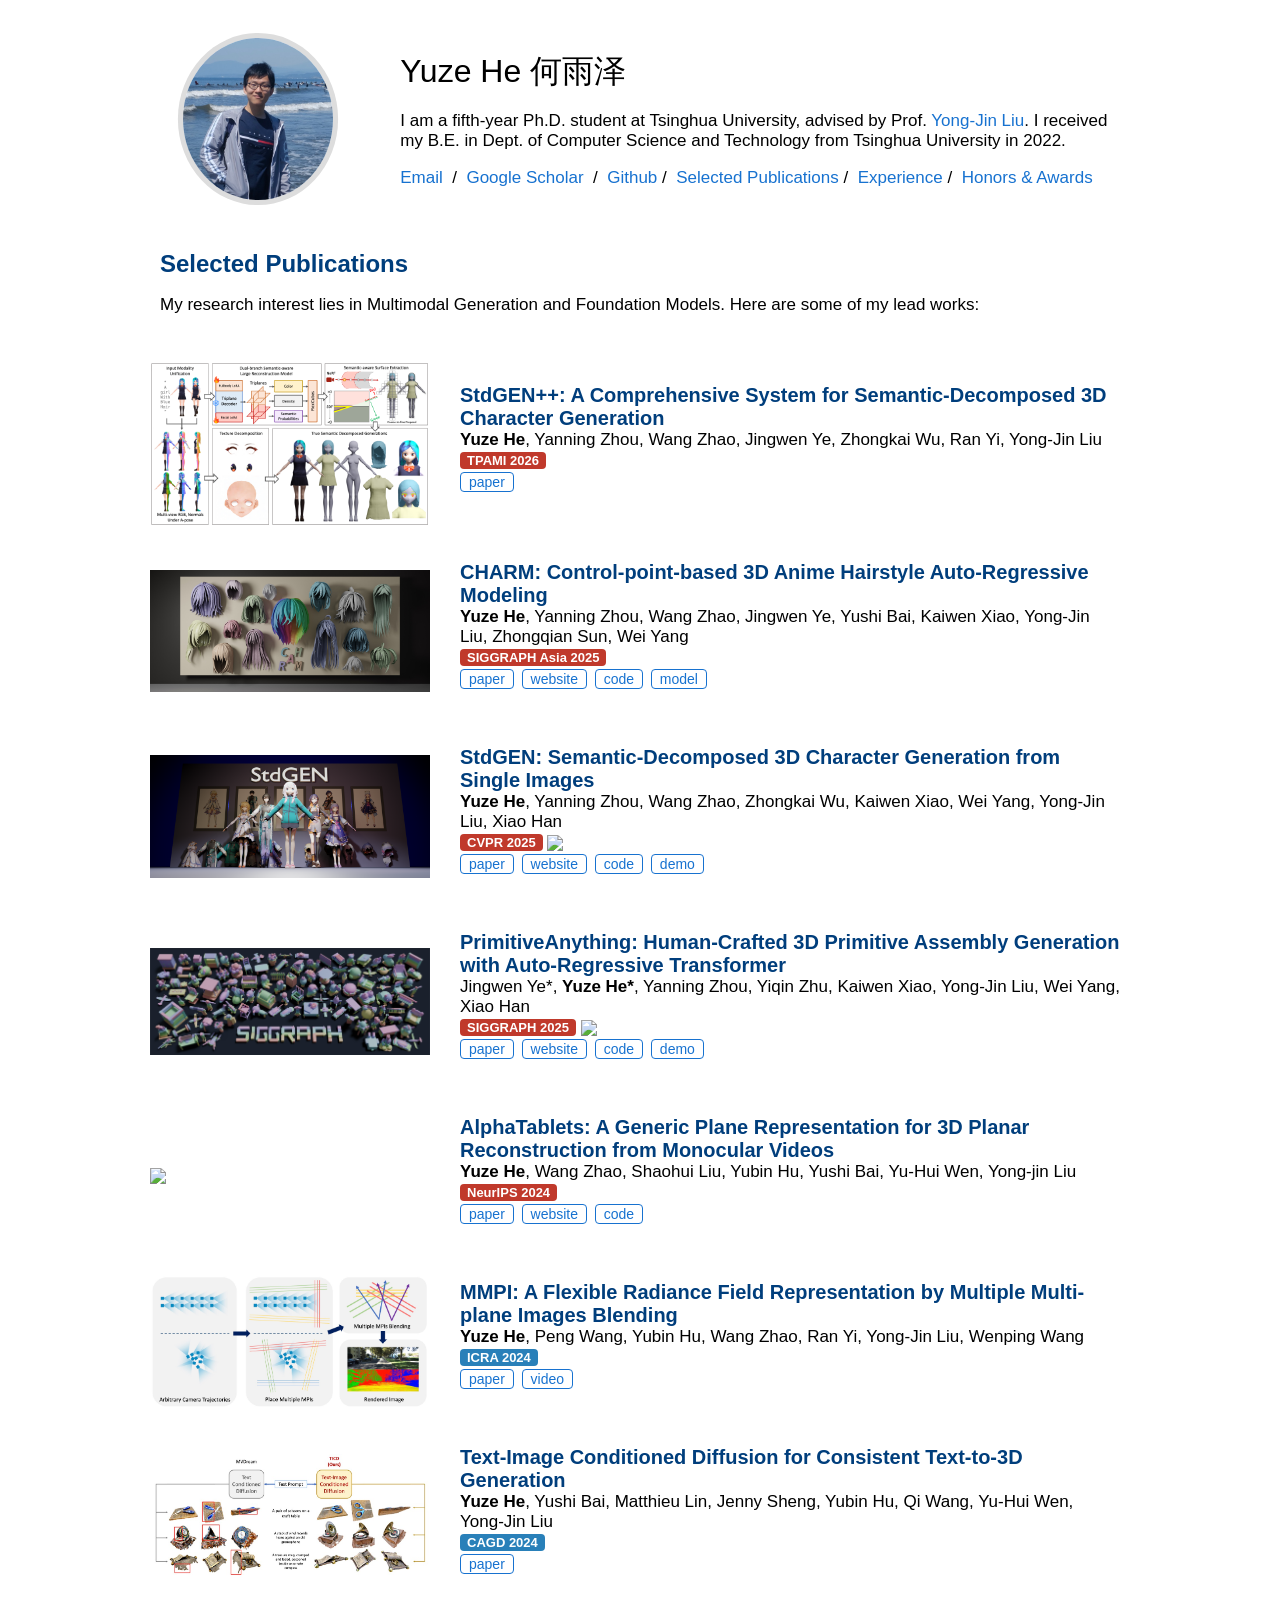
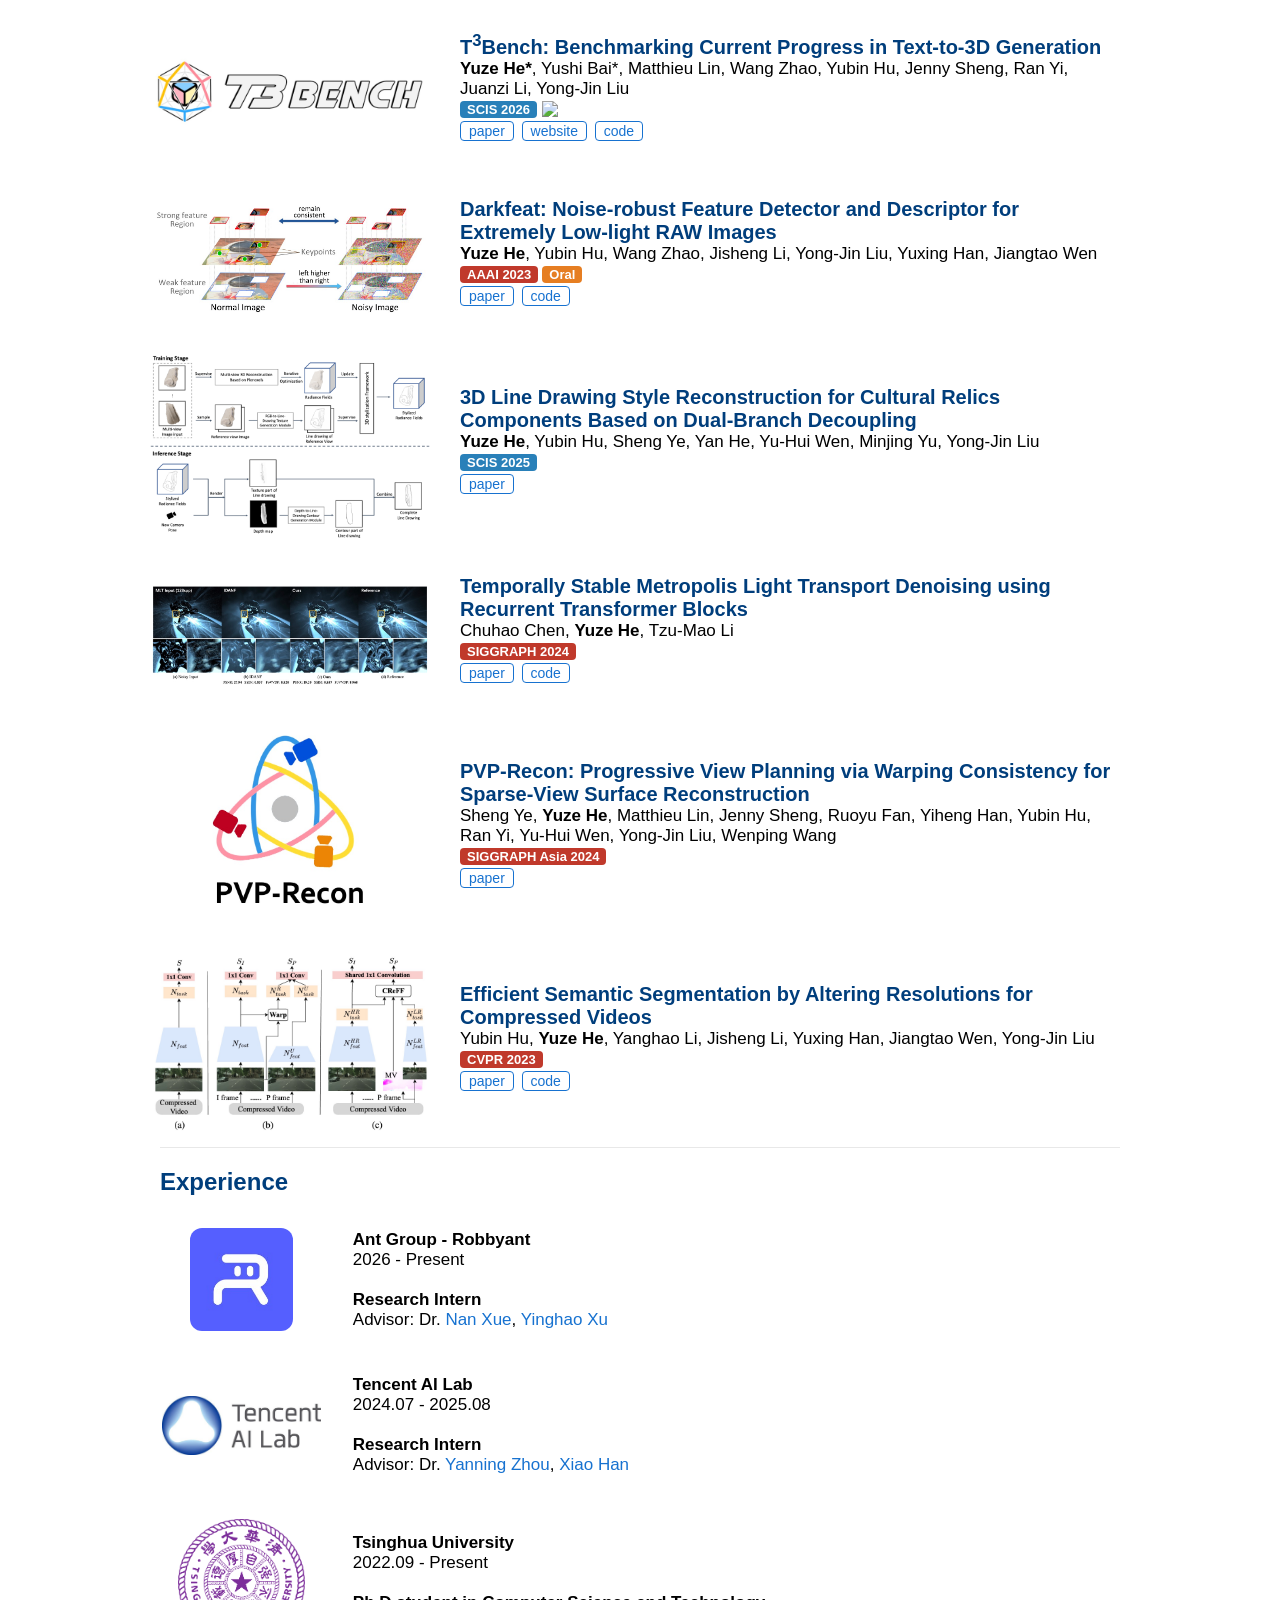
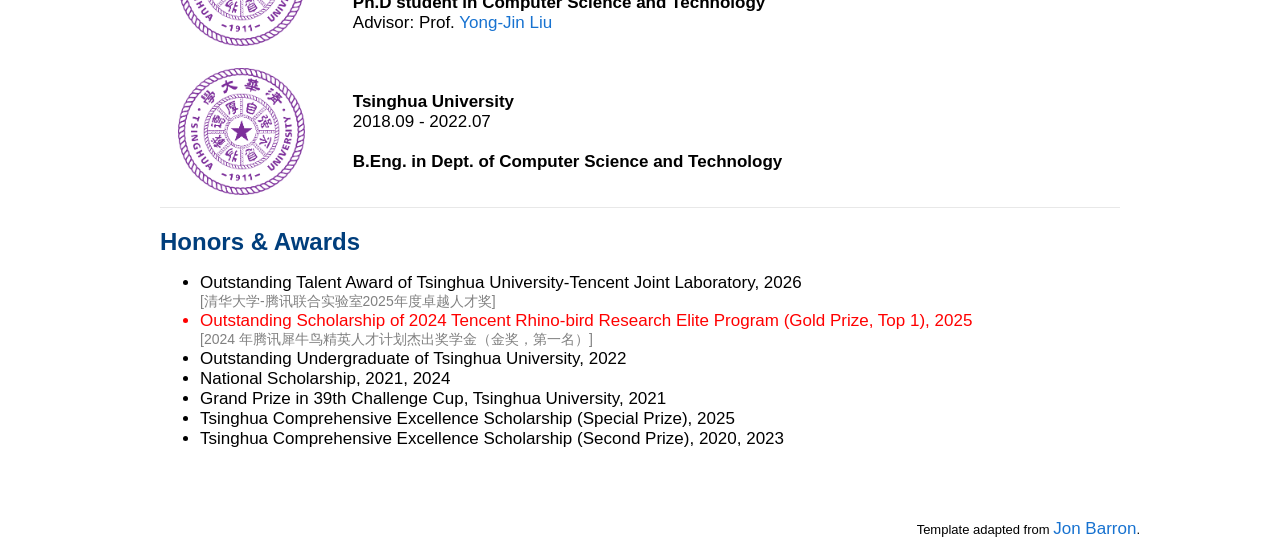
==== commit be826777: "update" ====
--- a/index.html
+++ b/index.html
@@ -30,7 +30,7 @@
                   <p>
                     <name>Yuze He 何雨泽</name>
                   </p>
-                  <p>I am a fourth-year Ph.D. student at Tsinghua University, advised by Prof. <a href="https://cg.cs.tsinghua.edu.cn/people/~Yongjin/Yongjin.htm">Yong-Jin Liu</a>. I received my B.E. in Dept. of Computer Science and Technology from Tsinghua University in 2022.
+                  <p>I am a fifth-year Ph.D. student at Tsinghua University, advised by Prof. <a href="https://cg.cs.tsinghua.edu.cn/people/~Yongjin/Yongjin.htm">Yong-Jin Liu</a>. I received my B.E. in Dept. of Computer Science and Technology from Tsinghua University in 2022.
                   </p>
                   <p>
                     <a href="mailto:hyz22@mails.tsinghua.edu.cn">Email</a> &nbsp/&nbsp
@@ -52,7 +52,7 @@
                 <td style="padding:20px;width:100%;vertical-align:middle">
                   <heading>Selected Publications</heading>
                   <p>
-                    My research interest lies in 3D Computer Vision and World Models. Here are some of my lead works:
+                    My research interest lies in Multimodal Generation and Foundation Models. Here are some of my lead works:
                   </p>
                 </td>
               </tr>
@@ -61,23 +61,6 @@
           <table
             style="width:100%;border:0px;border-spacing:0px;border-collapse:separate;margin-right:auto;margin-left:auto;">
             <tbody>
-              <tr class="paper-row">
-                <td class="paper-thumb" style="padding:10px;width:30%;vertical-align:middle">
-                  <a href="ppmem/" aria-label="Persistent Planar Memory for Video World Models project page"><video autoplay muted loop playsinline preload="metadata" poster="images/ppmem-repeat.jpg?v=logo-left-13-21" width="384" height="216" aria-label="PPMem demonstration excerpt"><source src="https://huggingface.co/hyz317/PPMem/resolve/main/assets/ppmem-homepage-preview.mp4" type="video/mp4"><img src="images/ppmem-repeat.jpg?v=logo-left-13-21" alt="PPMem demonstration excerpt" width="100%"></video></a>
-                </td>
-                <td style="padding:20px;width:70%;vertical-align:middle">
-                  <papertitle>Persistent Planar Memory for Video World Models</papertitle>
-                  <br>
-                  <strong>Yuze He</strong>,
-                  Bin Tan, Zelin Gao, Yujun Shen, Yong-Jin Liu, Nan Xue, Yinghao Xu
-                  <br>
-                  <span class="venue-badge venue-top">NeurIPS 2026</span>
-                  <br>
-                  <a class="paper-link" href="ppmem/">website</a>
-                  <p></p>
-                </td>
-              </tr>
-
               <tr class="paper-row">
                 <td class="paper-thumb" style="padding:10px;width:30%;vertical-align:middle">
                   <a href="images/stdgenpp.png"><img src='images/stdgenpp.png' width="100%"></a>
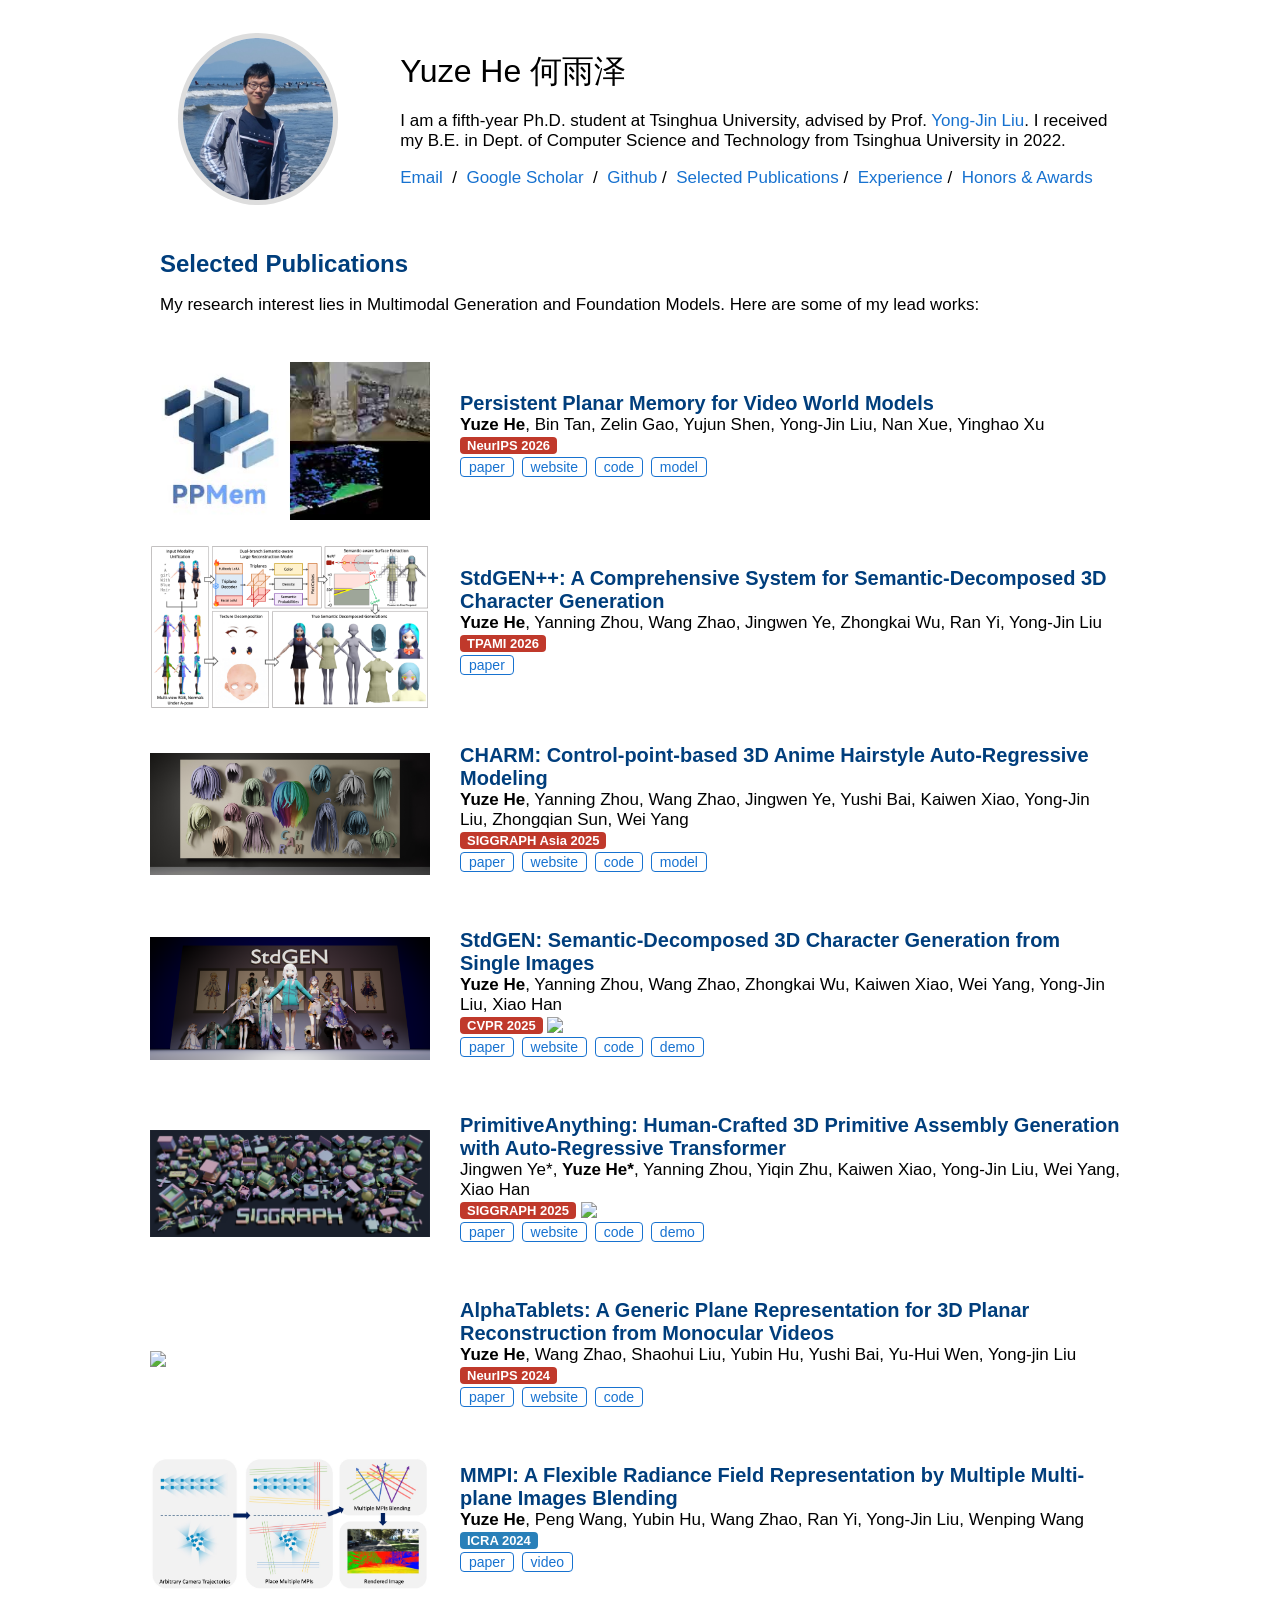
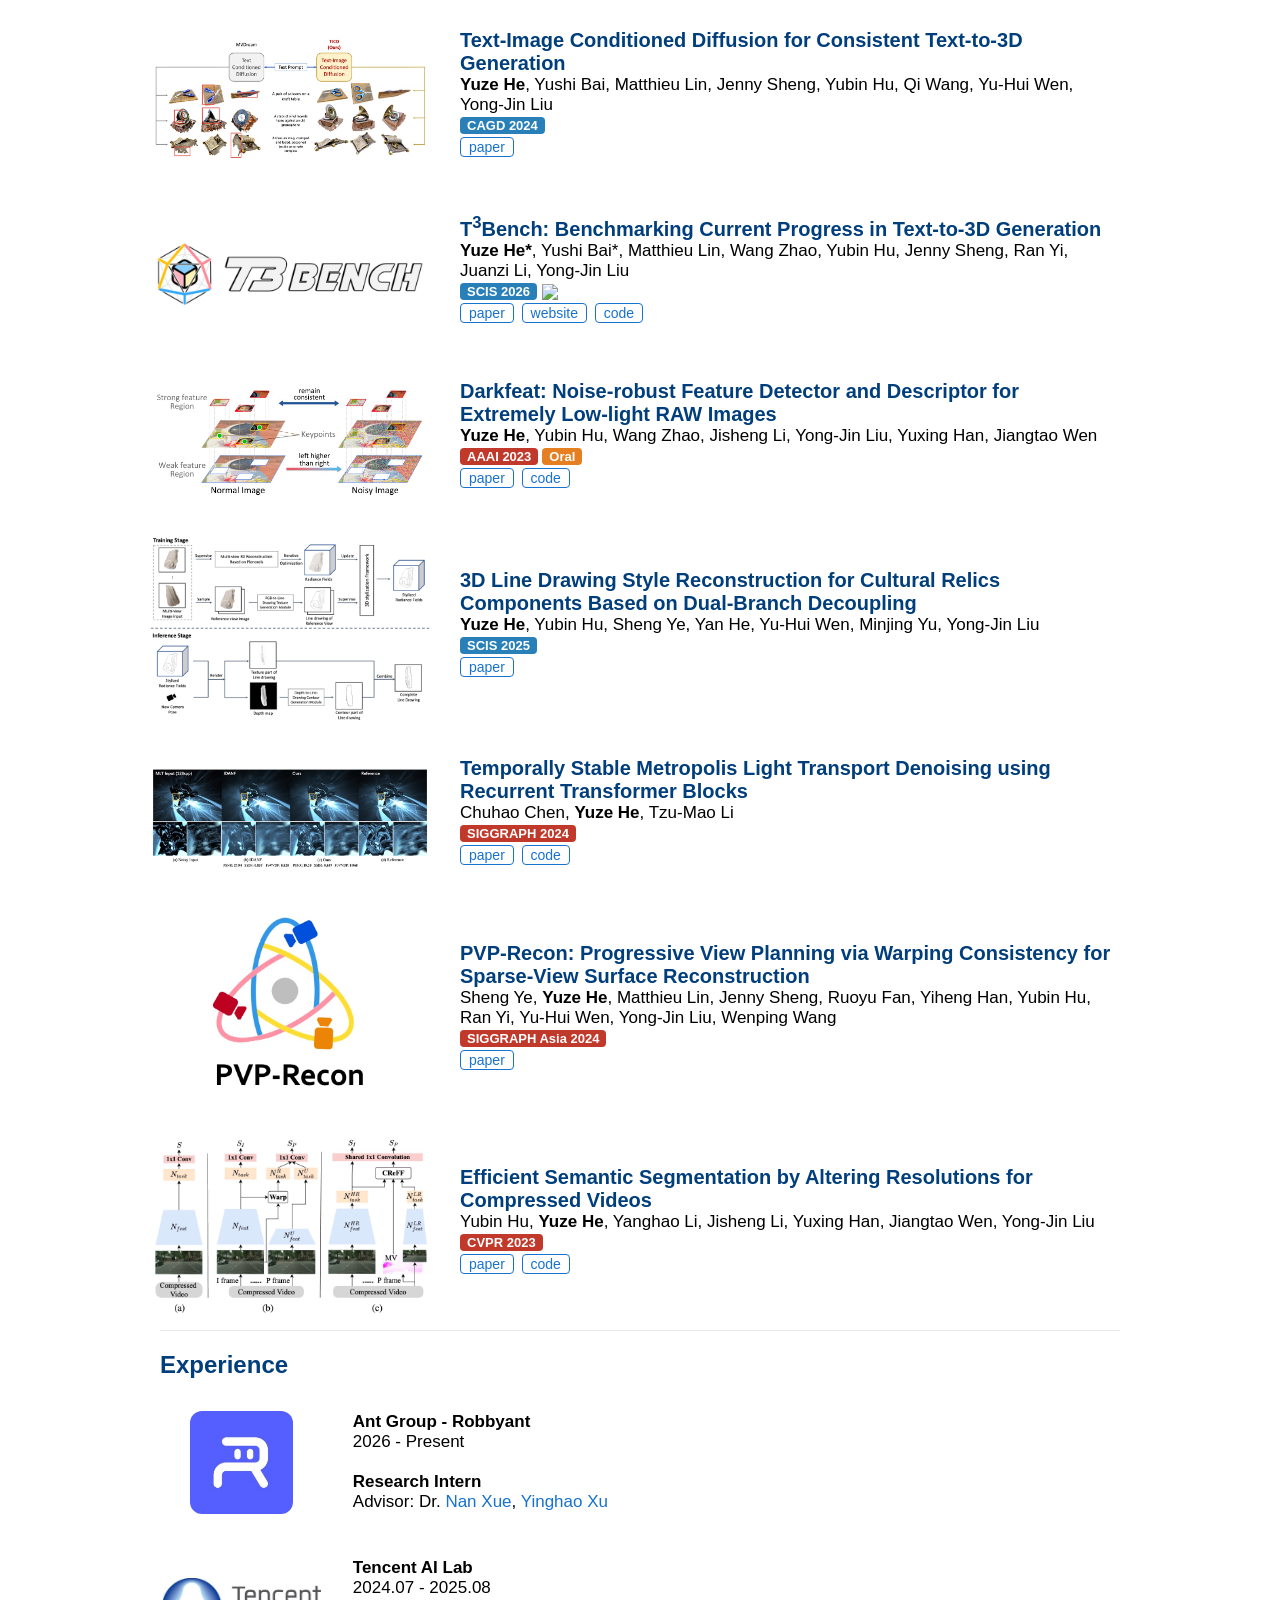
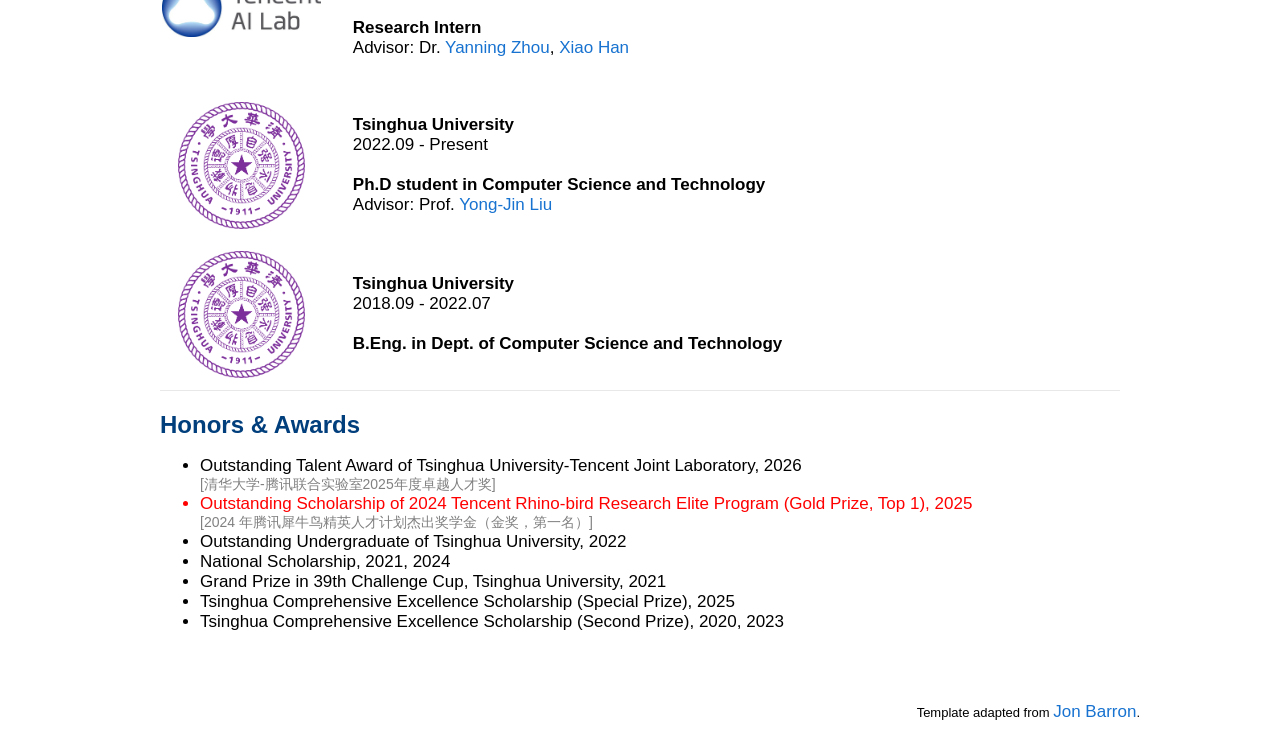
==== commit e604e783: "update" ====
--- a/index.html
+++ b/index.html
@@ -61,6 +61,26 @@
           <table
             style="width:100%;border:0px;border-spacing:0px;border-collapse:separate;margin-right:auto;margin-left:auto;">
             <tbody>
+              <tr class="paper-row" id="ppmem">
+                <td class="paper-thumb" style="padding:10px;width:30%;vertical-align:middle">
+                  <a href="ppmem/" aria-label="Persistent Planar Memory for Video World Models project page"><video autoplay muted loop playsinline preload="metadata" poster="images/ppmem-repeat.jpg" width="384" height="216" aria-label="PPMem demonstration excerpt"><source src="https://huggingface.co/Robbyant-Research/PPMem/resolve/main/assets/ppmem-homepage-preview.mp4" type="video/mp4"><img src="images/ppmem-repeat.jpg" alt="PPMem demonstration excerpt" width="100%"></video></a>
+                </td>
+                <td style="padding:20px;width:70%;vertical-align:middle">
+                  <papertitle>Persistent Planar Memory for Video World Models</papertitle>
+                  <br>
+                  <strong>Yuze He</strong>,
+                  Bin Tan, Zelin Gao, Yujun Shen, Yong-Jin Liu, Nan Xue, Yinghao Xu
+                  <br>
+                  <span class="venue-badge venue-top">NeurIPS 2026</span>
+                  <br>
+                  <a class="paper-link" href="https://arxiv.org/abs/2610.23795">paper</a>
+                  <a class="paper-link" href="ppmem/">website</a>
+                  <a class="paper-link" href="https://github.com/robbyant-research/PPMem">code</a>
+                  <a class="paper-link" href="https://huggingface.co/Robbyant-Research/PPMem">model</a>
+                  <p></p>
+                </td>
+              </tr>
+
               <tr class="paper-row">
                 <td class="paper-thumb" style="padding:10px;width:30%;vertical-align:middle">
                   <a href="images/stdgenpp.png"><img src='images/stdgenpp.png' width="100%"></a>
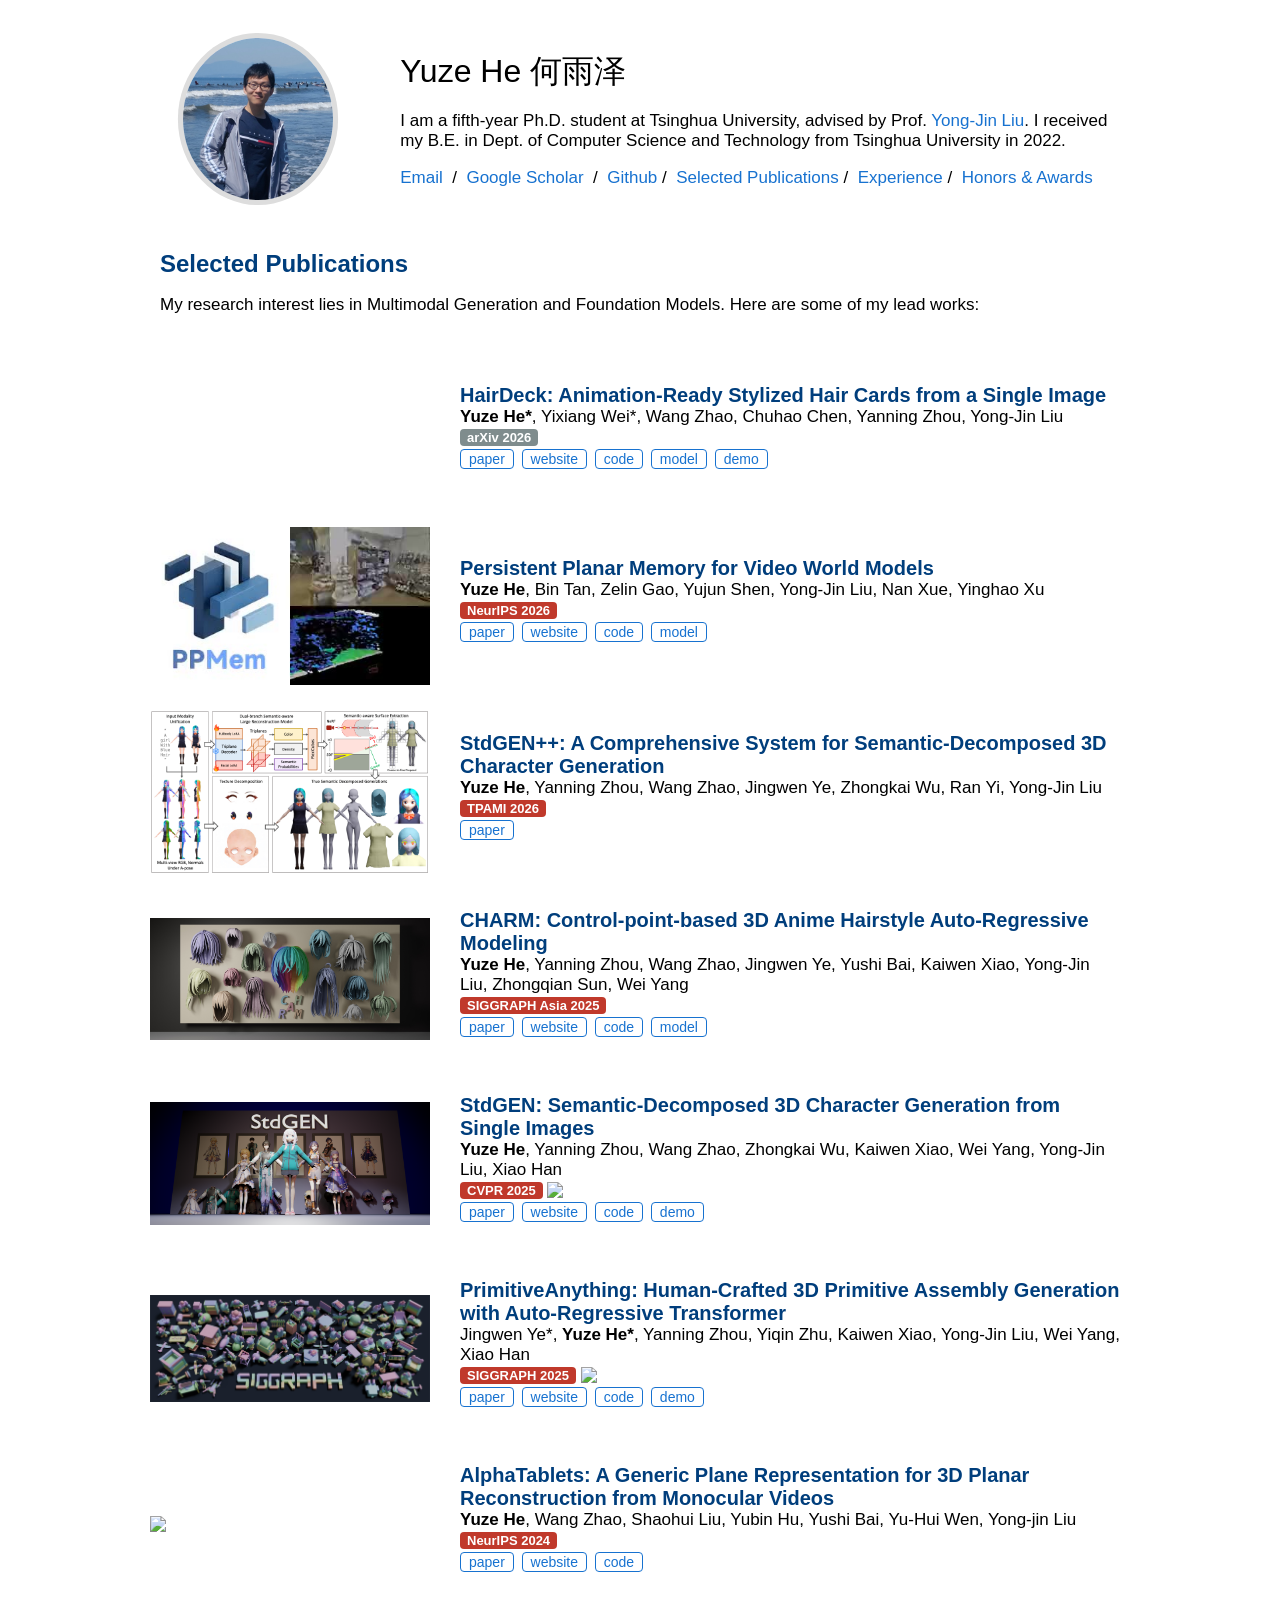
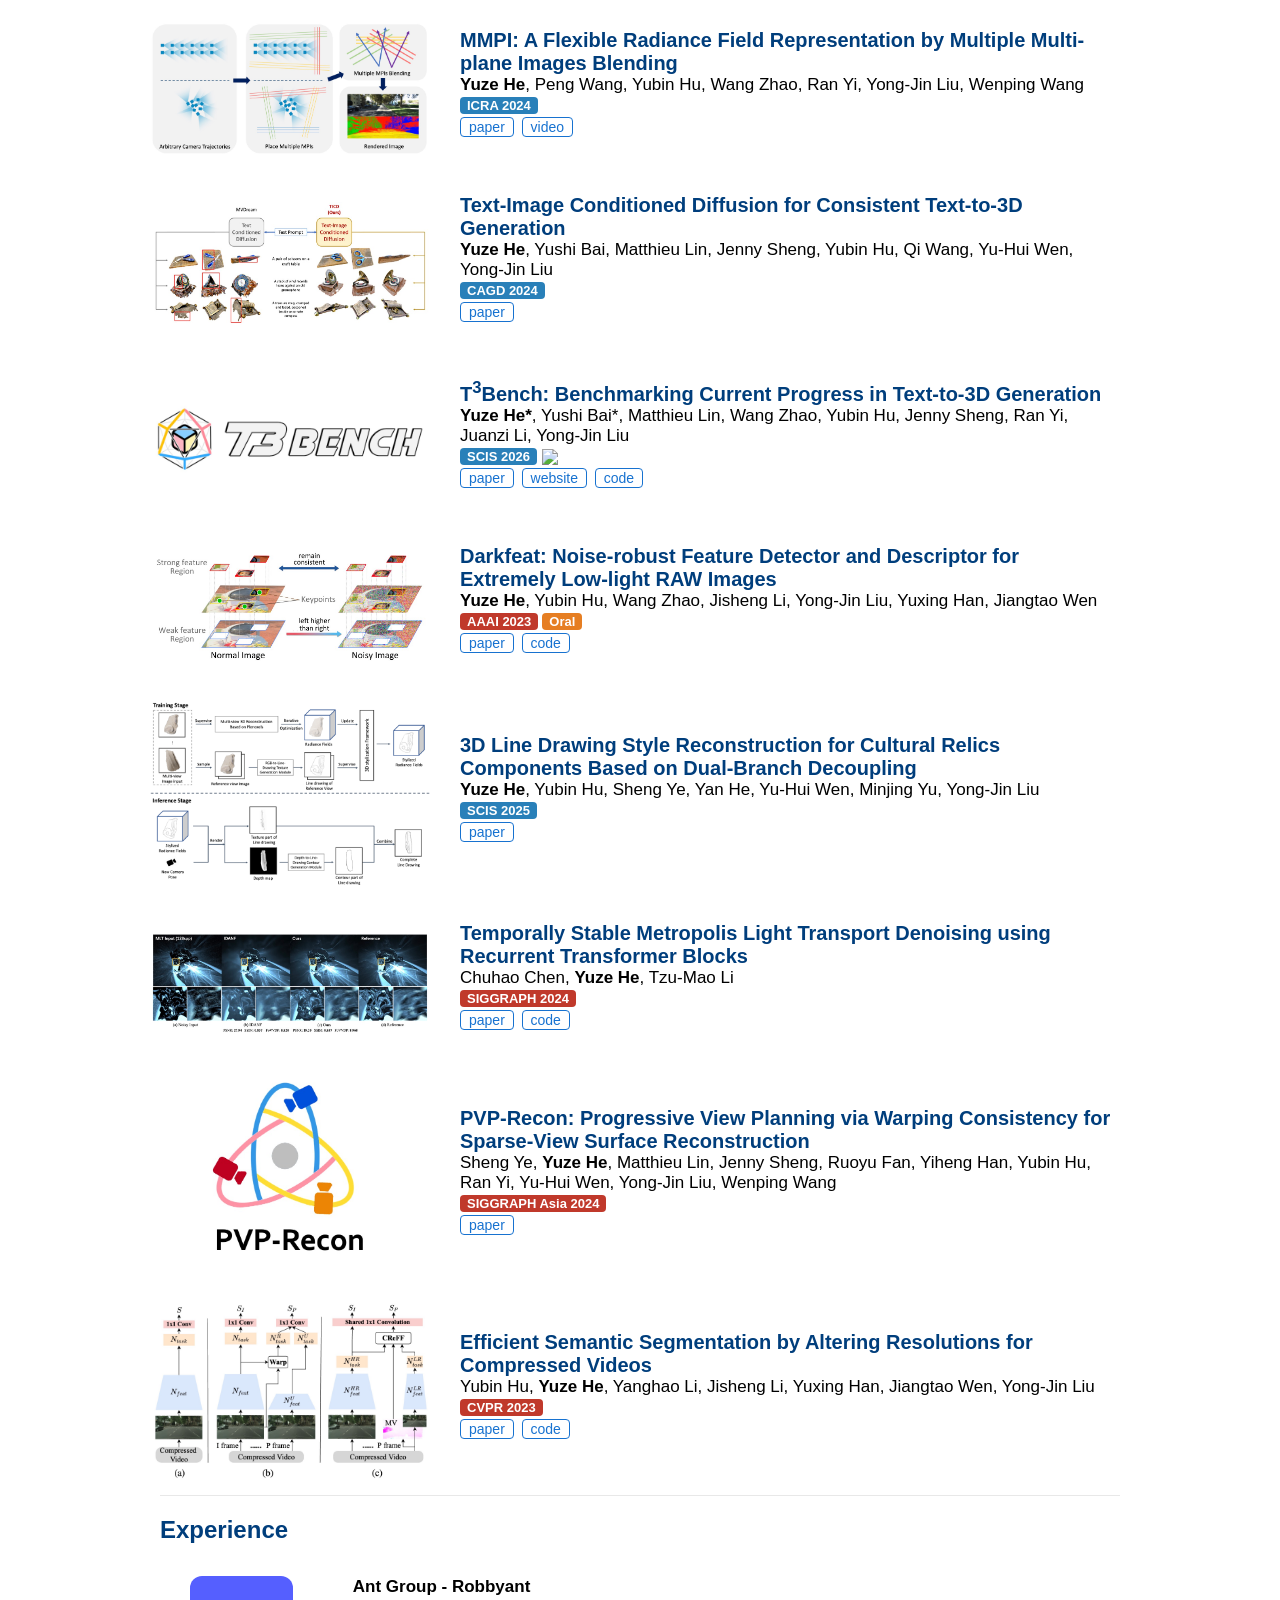
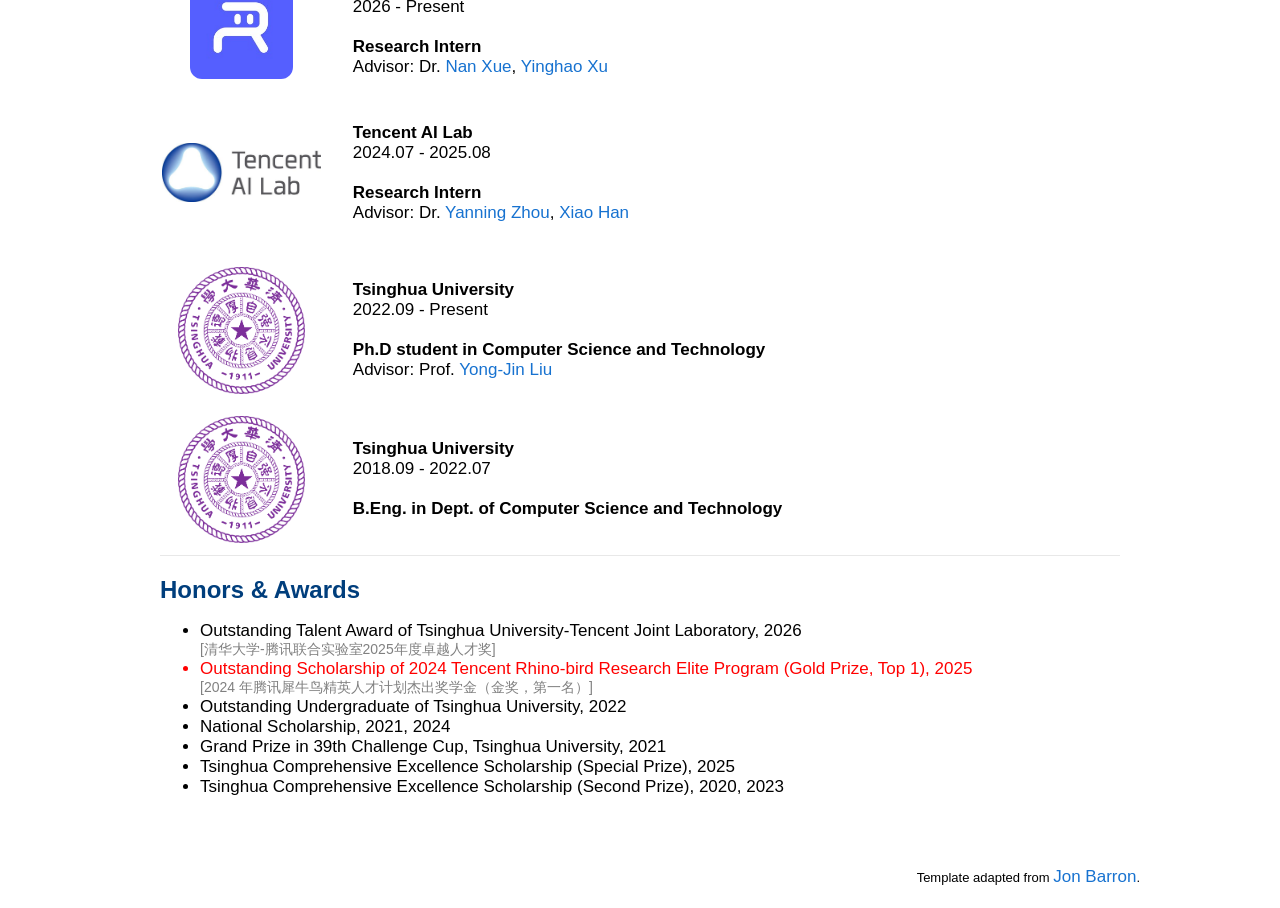
==== commit 42d746cd: "Publish HairDeck project page and arXiv paper" ====
--- a/index.html
+++ b/index.html
@@ -61,6 +61,26 @@
           <table
             style="width:100%;border:0px;border-spacing:0px;border-collapse:separate;margin-right:auto;margin-left:auto;">
             <tbody>
+              <tr class="paper-row" id="hairdeck">
+                <td class="paper-thumb" style="padding:10px;width:30%;vertical-align:middle">
+                  <a href="HairDeck/" aria-label="HairDeck project page"><video autoplay muted loop playsinline preload="metadata" poster="https://huggingface.co/hyz317/HairDeck/resolve/main/assets/teaser.jpg" width="384" height="216" aria-label="HairDeck demonstration"><source src="images/hairdeck-homepage-preview.mp4" type="video/mp4"><img src="https://huggingface.co/hyz317/HairDeck/resolve/main/assets/teaser.jpg" alt="HairDeck generated hairstyles" width="100%"></video></a>
+                </td>
+                <td style="padding:20px;width:70%;vertical-align:middle">
+                  <papertitle>HairDeck: Animation-Ready Stylized Hair Cards from a Single Image</papertitle>
+                  <br>
+                  <strong>Yuze He*</strong>, Yixiang Wei*, Wang Zhao, Chuhao Chen, Yanning Zhou, Yong-Jin Liu
+                  <br>
+                  <span class="venue-badge venue-arxiv">arXiv 2026</span>
+                  <br>
+                  <a class="paper-link" href="https://arxiv.org/abs/2610.40599">paper</a>
+                  <a class="paper-link" href="HairDeck/">website</a>
+                  <a class="paper-link" href="https://github.com/hyz317/HairDeck">code</a>
+                  <a class="paper-link" href="https://huggingface.co/hyz317/HairDeck">model</a>
+                  <a class="paper-link" href="https://huggingface.co/spaces/hyz317/HairDeck">demo</a>
+                  <p></p>
+                </td>
+              </tr>
+
               <tr class="paper-row" id="ppmem">
                 <td class="paper-thumb" style="padding:10px;width:30%;vertical-align:middle">
                   <a href="ppmem/" aria-label="Persistent Planar Memory for Video World Models project page"><video autoplay muted loop playsinline preload="metadata" poster="images/ppmem-repeat.jpg" width="384" height="216" aria-label="PPMem demonstration excerpt"><source src="https://huggingface.co/Robbyant-Research/PPMem/resolve/main/assets/ppmem-homepage-preview.mp4" type="video/mp4"><img src="images/ppmem-repeat.jpg" alt="PPMem demonstration excerpt" width="100%"></video></a>
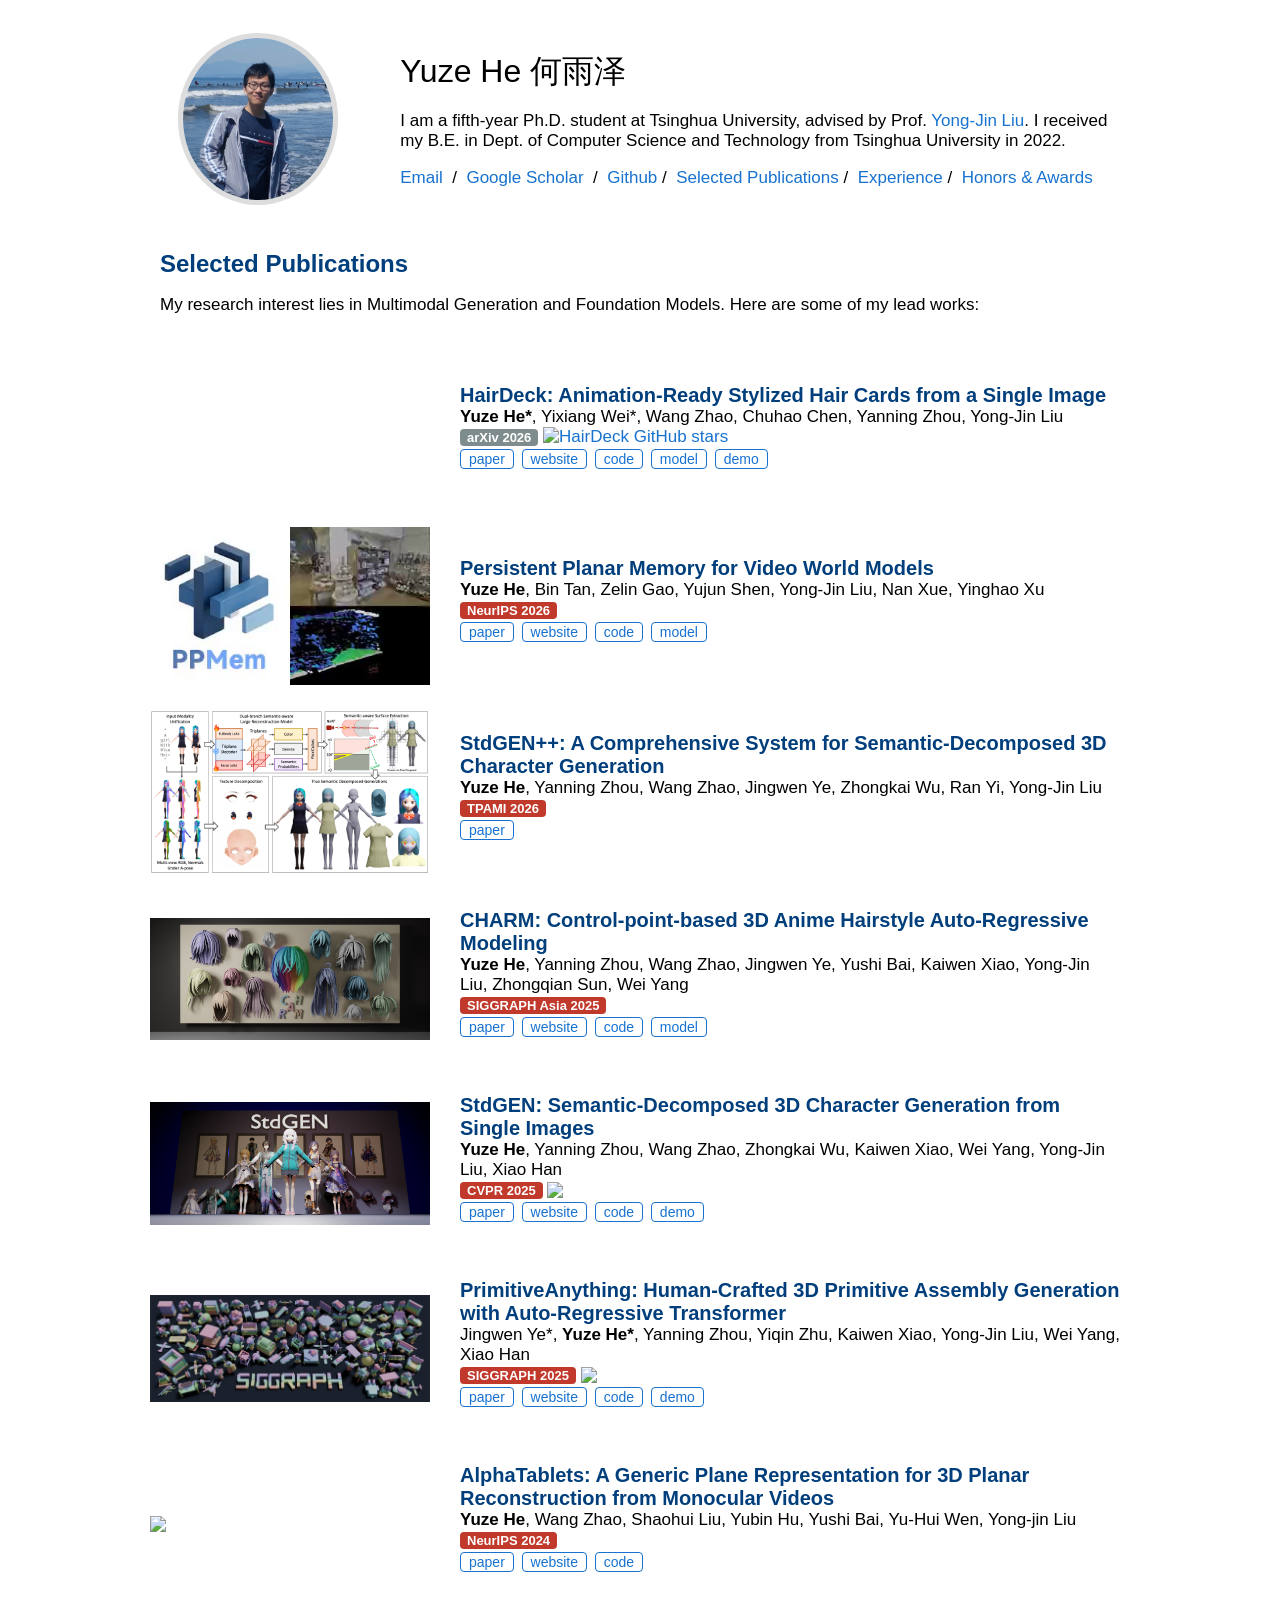
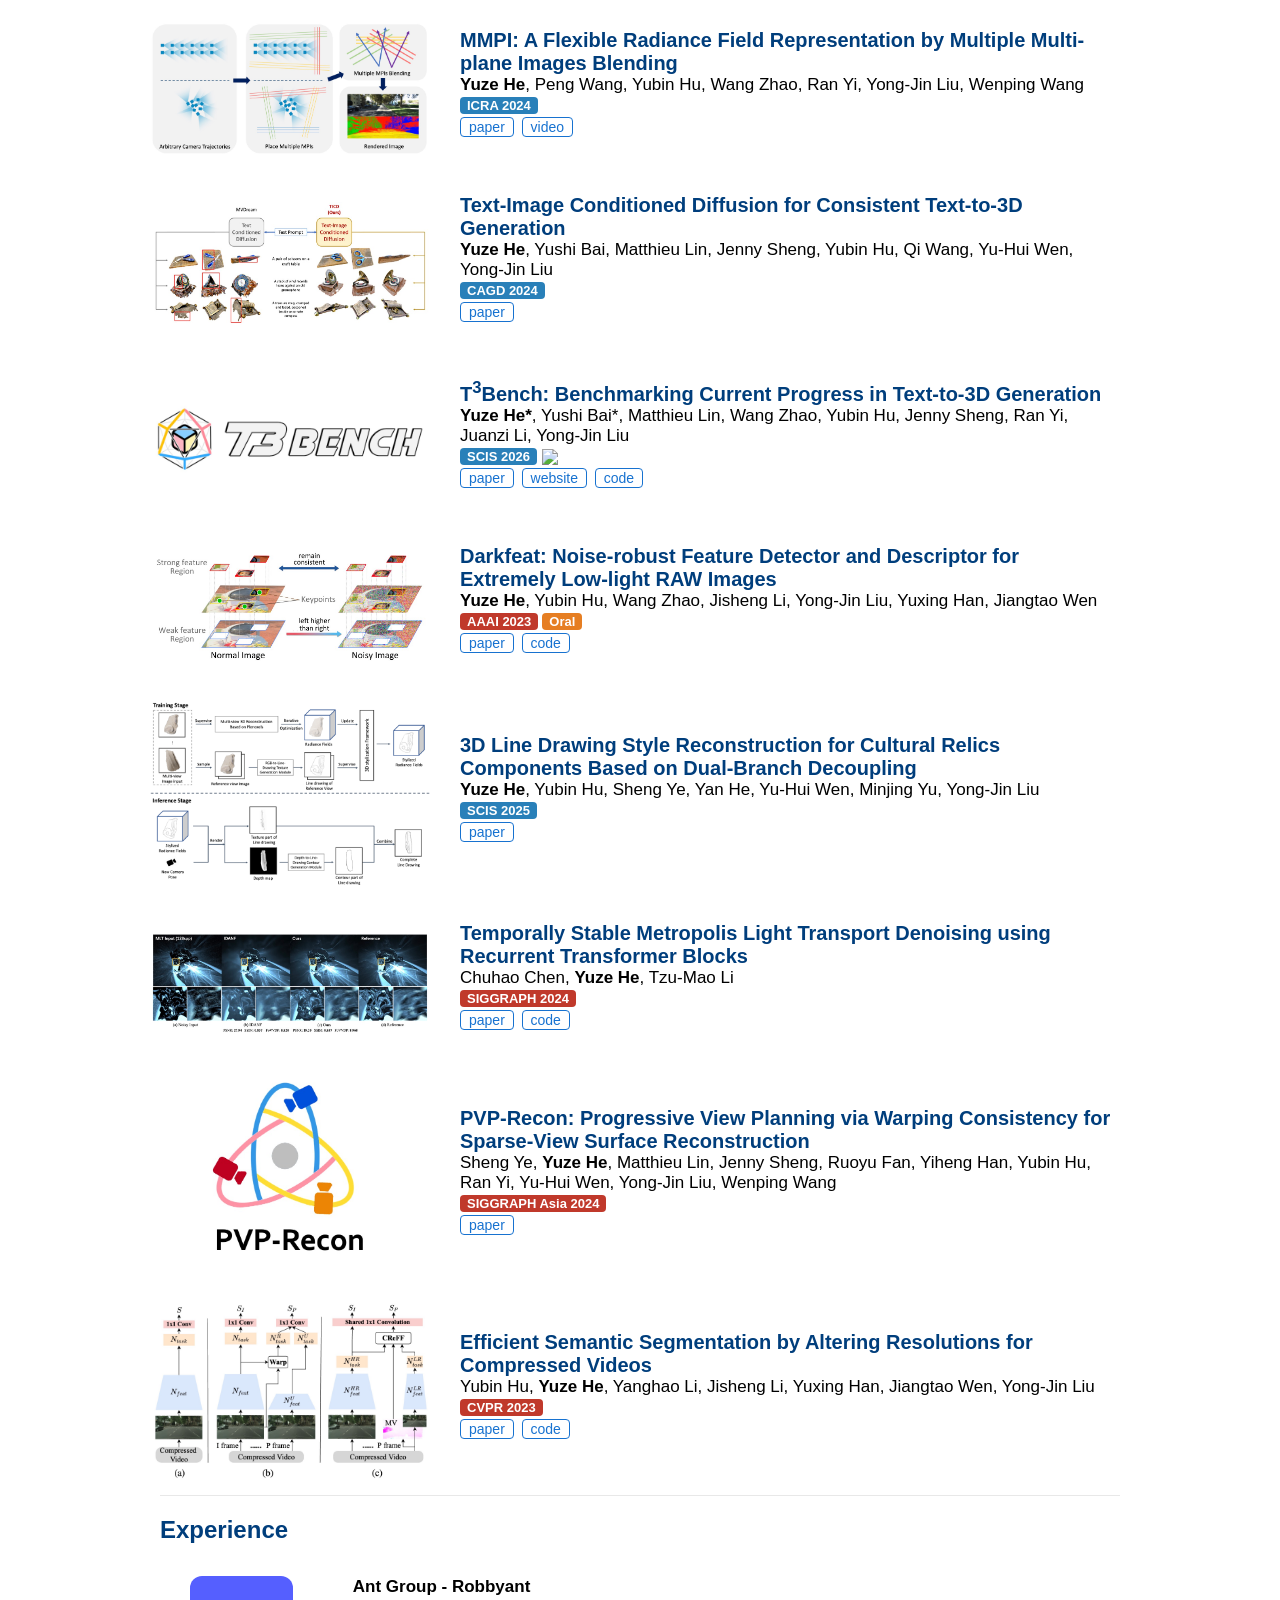
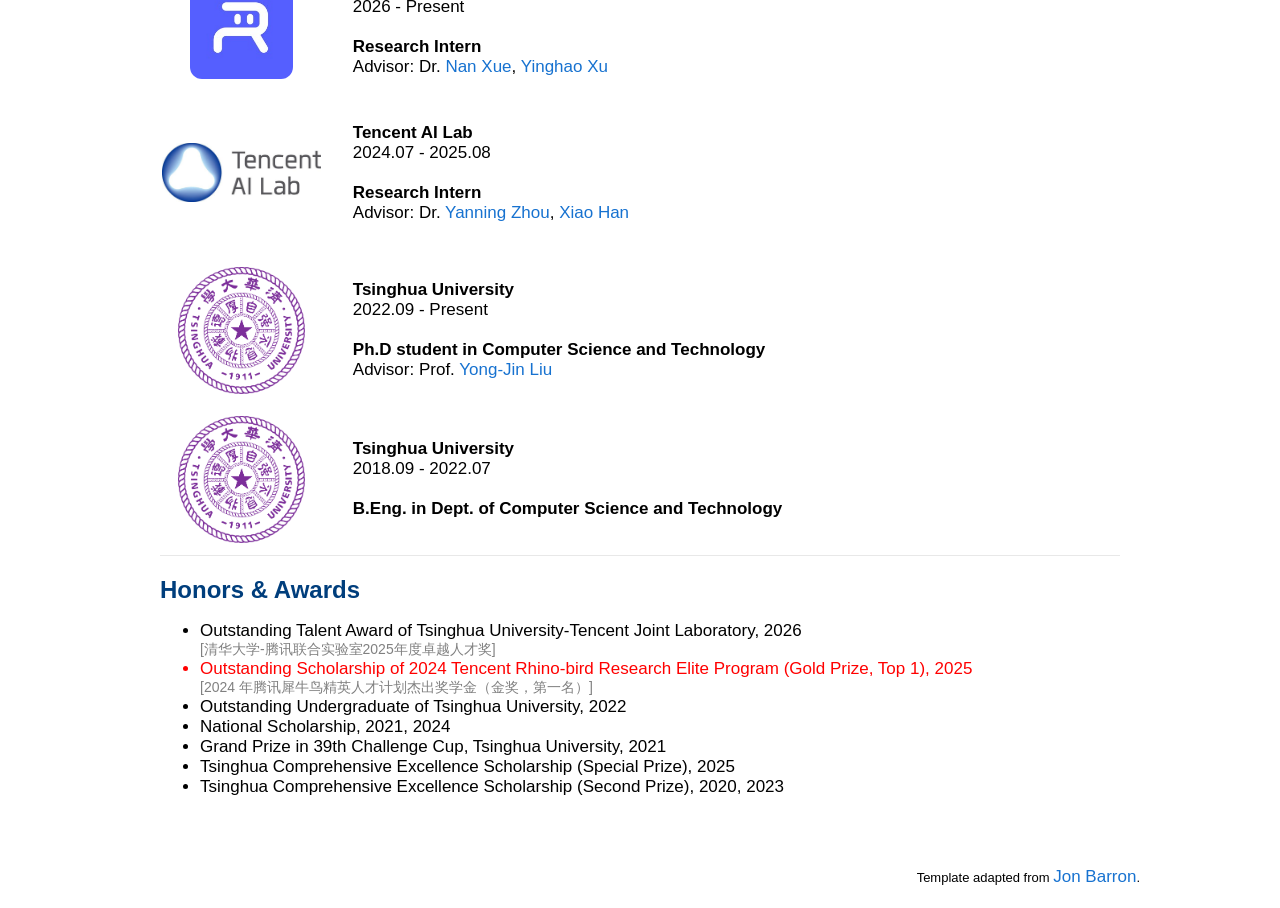
==== commit a1ede20c: "Add HairDeck GitHub stars badge" ====
--- a/index.html
+++ b/index.html
@@ -71,6 +71,7 @@
                   <strong>Yuze He*</strong>, Yixiang Wei*, Wang Zhao, Chuhao Chen, Yanning Zhou, Yong-Jin Liu
                   <br>
                   <span class="venue-badge venue-arxiv">arXiv 2026</span>
+                  <a href="https://github.com/hyz317/HairDeck"><img src="https://img.shields.io/github/stars/hyz317/HairDeck?style=social" alt="HairDeck GitHub stars" style="vertical-align:middle"></a>
                   <br>
                   <a class="paper-link" href="https://arxiv.org/abs/2610.40599">paper</a>
                   <a class="paper-link" href="HairDeck/">website</a>
